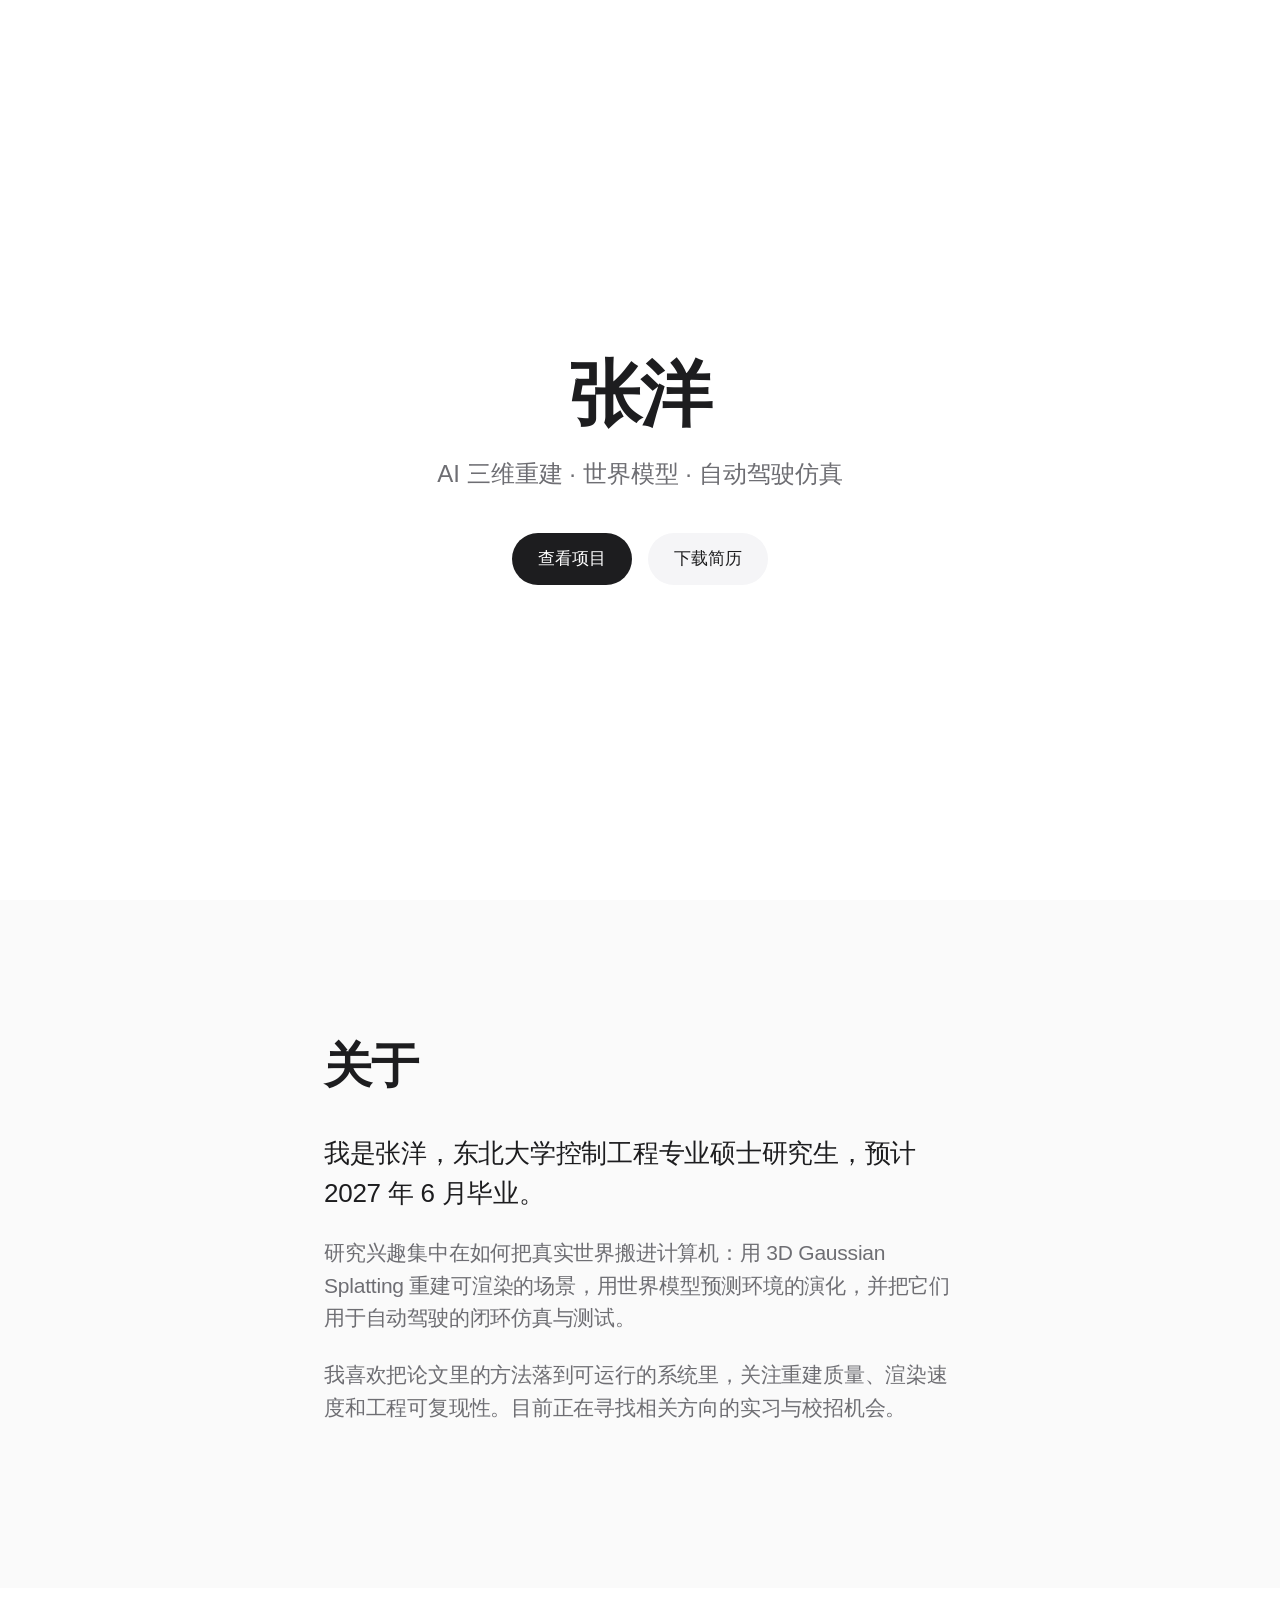
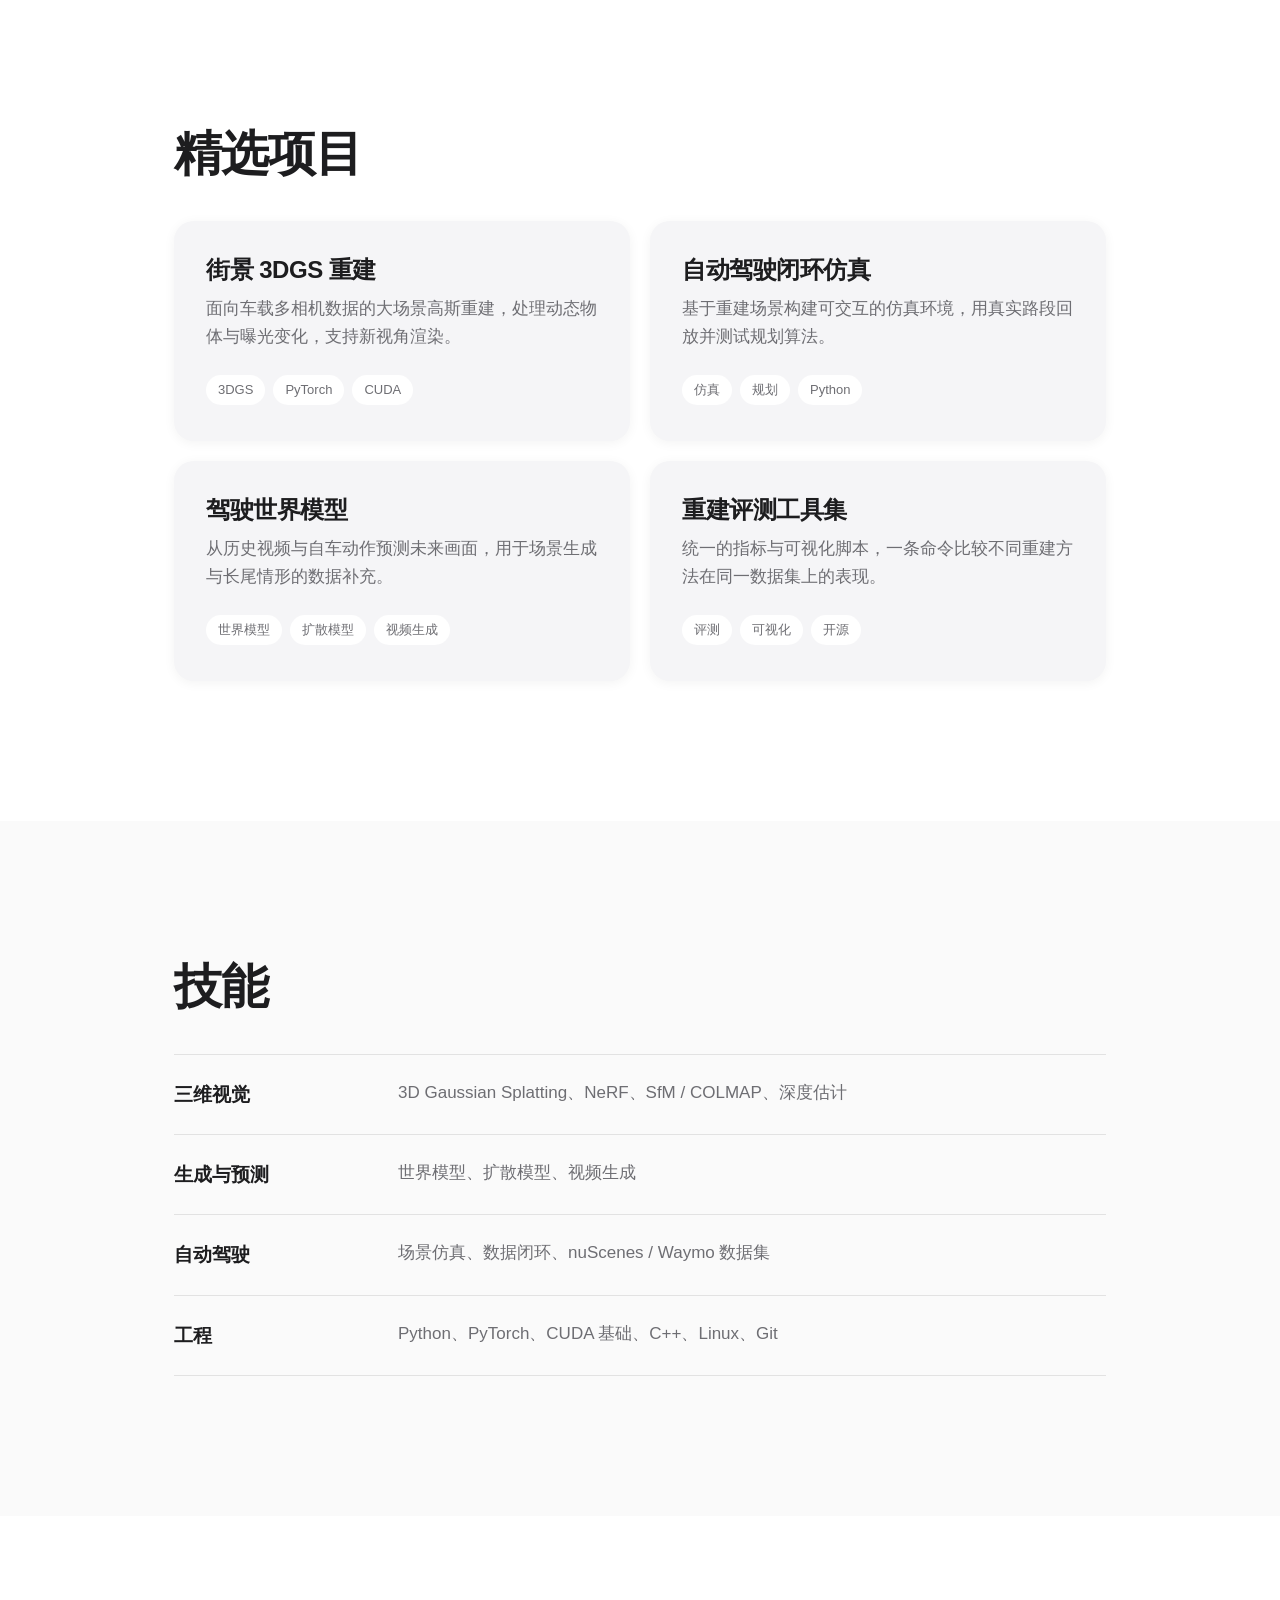
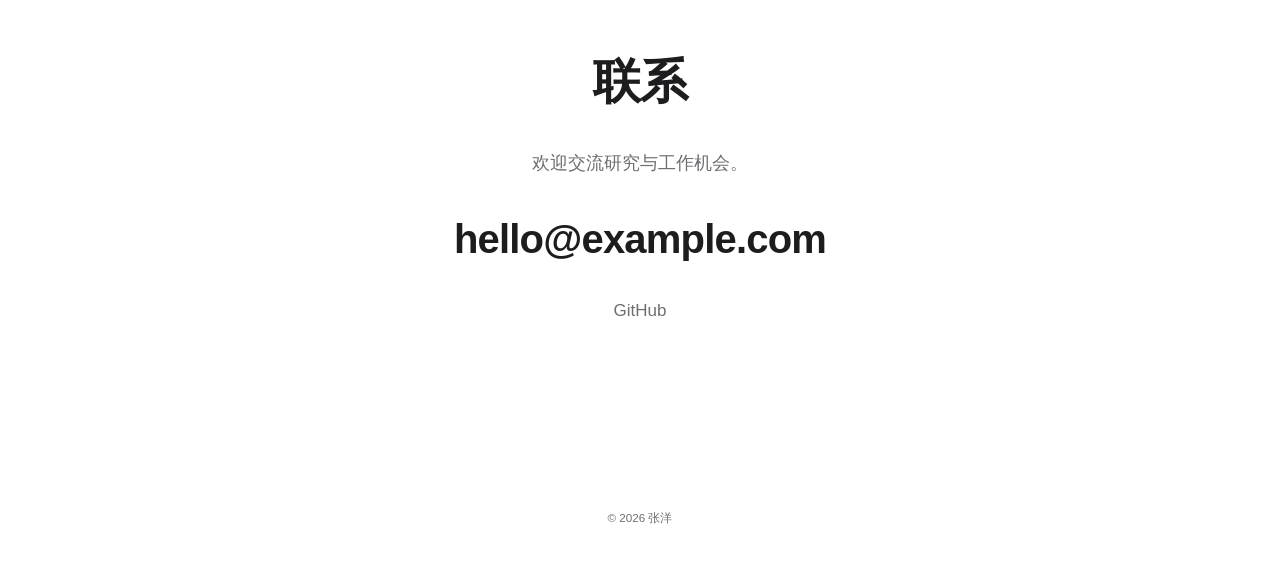
==== index.html @ 5f1451cf "feat: 初始化个人作品集静态站点 Co-Authored-By: Claude Opus 5.5 <noreply@anthropic.com>" ====
<!DOCTYPE html>
<html lang="zh-CN">
<head>
  <meta charset="utf-8">
  <meta name="viewport" content="width=device-width, initial-scale=1">
  <meta name="description" content="张洋的个人主页：AI 三维重建、世界模型、自动驾驶仿真。">
  <meta name="color-scheme" content="light dark">
  <title>张洋 · 个人主页</title>
  <link rel="stylesheet" href="assets/css/style.css">
</head>
<body data-page="home">
  <nav class="nav" aria-label="主导航">
    <div class="wrap"><a class="brand" href="#top"></a><ul></ul></div>
  </nav>

  <main id="top">
    <header class="hero">
      <div class="wrap">
        <h1 id="hero-name"></h1>
        <p class="sub" id="hero-sub"></p>
        <div class="actions">
          <a class="btn primary" href="#projects">查看项目</a>
          <a class="btn ghost" id="resume-link" href="#">下载简历</a>
        </div>
      </div>
    </header>

    <section id="about" class="alt">
      <div class="wrap narrow">
        <h2 class="reveal">关于</h2>
        <div class="about reveal" id="about-body"></div>
      </div>
    </section>

    <section id="projects">
      <div class="wrap">
        <h2 class="reveal">精选项目</h2>
        <div class="grid two" id="project-grid"></div>
      </div>
    </section>

    <section id="skills" class="alt">
      <div class="wrap">
        <h2 class="reveal">技能</h2>
        <dl class="skills" id="skill-list"></dl>
      </div>
    </section>

    <section id="contact">
      <div class="wrap contact reveal">
        <h2>联系</h2>
        <p id="contact-intro"></p>
        <a class="mail" id="mail" href="#"></a>
        <div class="links"><a id="github" href="#" rel="noopener">GitHub</a></div>
      </div>
    </section>
  </main>

  <footer><small>© <span id="year"></span></small></footer>
  <script src="assets/js/content.js"></script>
  <script src="assets/js/main.js"></script>
</body>
</html>
---- assets/css/style.css ----
:root {
  --bg: #ffffff;
  --bg-alt: #fafafa;
  --text: #1d1d1f;
  --muted: #6e6e73;
  --card: #f5f5f7;
  --nav-bg: rgba(255, 255, 255, 0.72);
  --shadow: 0 2px 12px rgba(0, 0, 0, 0.05);
  --radius: 20px;
  --font: -apple-system, BlinkMacSystemFont, 'SF Pro Text', 'Segoe UI', 'PingFang SC', 'Hiragino Sans GB', 'Microsoft YaHei', sans-serif;
}
@media (prefers-color-scheme: dark) {
  :root {
    --bg: #000000;
    --bg-alt: #0b0b0c;
    --text: #f5f5f7;
    --muted: #a1a1a6;
    --card: #1c1c1e;
    --nav-bg: rgba(0, 0, 0, 0.72);
    --shadow: none;
  }
}
* { box-sizing: border-box; margin: 0; padding: 0; }
html { scroll-behavior: smooth; -webkit-text-size-adjust: 100%; }
body {
  font-family: var(--font);
  background: var(--bg);
  color: var(--text);
  font-size: 18px;
  line-height: 1.65;
  -webkit-font-smoothing: antialiased;
}
a { color: inherit; text-decoration: none; }
:focus-visible { outline: 2px solid var(--text); outline-offset: 3px; border-radius: 6px; }

.wrap { max-width: 980px; margin: 0 auto; padding: 0 24px; }
.narrow { max-width: 680px; }
section { padding: 96px 0; }
.alt { background: var(--bg-alt); }

h1, h2, h3 { font-weight: 600; letter-spacing: -0.02em; line-height: 1.1; }
h2 { font-size: clamp(32px, 5vw, 48px); margin-bottom: 40px; }
.eyebrow { color: var(--muted); font-size: 15px; margin-bottom: 12px; }

/* 导航 */
.nav {
  position: fixed; top: 0; left: 0; right: 0; z-index: 10;
  background: var(--nav-bg);
  -webkit-backdrop-filter: saturate(180%) blur(20px);
  backdrop-filter: saturate(180%) blur(20px);
  transform: translateY(-100%);
  transition: transform .35s ease;
}
.nav.show, .nav.always { transform: none; }
.nav .wrap { display: flex; justify-content: space-between; align-items: center; height: 52px; }
.nav .brand { font-weight: 600; font-size: 17px; }
.nav ul { display: flex; gap: 24px; list-style: none; }
.nav ul a { font-size: 14px; color: var(--muted); transition: color .2s; }
.nav ul a:hover, .nav ul a[aria-current] { color: var(--text); }
body.has-nav-pad { padding-top: 52px; }

/* 首屏 */
.hero { min-height: 100vh; display: flex; align-items: center; text-align: center; padding: 120px 0 80px; }
.hero h1 { font-size: clamp(56px, 12vw, 72px); font-weight: 700; margin-bottom: 20px; }
.hero .sub { font-size: clamp(19px, 3vw, 24px); color: var(--muted); margin-bottom: 40px; }
.actions { display: flex; gap: 16px; justify-content: center; flex-wrap: wrap; }
.btn {
  display: inline-block; padding: 12px 26px; border-radius: 980px;
  font-size: 17px; transition: opacity .2s, background .2s;
}
.btn.primary { background: var(--text); color: var(--bg); }
.btn.primary:hover { opacity: .85; }
.btn.ghost { color: var(--text); background: var(--card); }
.btn.ghost:hover { opacity: .8; }

/* 关于 */
.about p { font-size: clamp(20px, 2.6vw, 26px); line-height: 1.55; margin-bottom: 24px; font-weight: 500; letter-spacing: -0.01em; }
.about p:not(:first-child) { color: var(--muted); font-weight: 400; font-size: clamp(18px, 2.2vw, 21px); }

/* 卡片 */
.grid { display: grid; gap: 20px; grid-template-columns: 1fr; }
.card {
  background: var(--card); border-radius: var(--radius);
  padding: 36px 32px; box-shadow: var(--shadow);
  display: flex; flex-direction: column; gap: 12px;
  transition: transform .3s ease;
}
a.card:hover { transform: translateY(-4px); }
.card h3 { font-size: 24px; }
.card p { color: var(--muted); font-size: 17px; }
.tags { display: flex; flex-wrap: wrap; gap: 8px; margin-top: auto; padding-top: 12px; list-style: none; }
.tags li { font-size: 13px; color: var(--muted); background: var(--bg); padding: 4px 12px; border-radius: 980px; }
.date { font-size: 14px; color: var(--muted); }

/* 技能 */
.skills { display: grid; gap: 0; }
.skill { display: grid; gap: 4px; padding: 24px 0; border-top: 1px solid rgba(128,128,128,.2); }
.skill:last-child { border-bottom: 1px solid rgba(128,128,128,.2); }
.skill dt { font-weight: 600; font-size: 19px; }
.skill dd { color: var(--muted); font-size: 17px; }

/* 联系 */
.contact { text-align: center; }
.contact p { color: var(--muted); margin-bottom: 28px; }
.contact .mail { font-size: clamp(24px, 5vw, 40px); font-weight: 600; letter-spacing: -0.02em; display: inline-block; margin-bottom: 24px; }
.contact .links a { color: var(--muted); font-size: 17px; }
.contact .links a:hover { color: var(--text); }

/* 空状态 */
.empty { text-align: center; padding: 80px 24px; background: var(--card); border-radius: var(--radius); }
.empty h3 { font-size: 24px; margin-bottom: 8px; }
.empty p { color: var(--muted); }

/* 页头与文章 */
.page-head { padding: 96px 0 24px; }
.page-head h1 { font-size: clamp(40px, 8vw, 64px); font-weight: 700; }
.page-head p { color: var(--muted); margin-top: 16px; }
.article h1 { font-size: clamp(32px, 6vw, 52px); margin: 8px 0 48px; }
.article h2 { font-size: 28px; margin: 48px 0 12px; }
.article p { margin-bottom: 20px; line-height: 1.75; }
.back { color: var(--muted); font-size: 15px; display: inline-block; margin-bottom: 24px; }
.back:hover { color: var(--text); }

footer { padding: 40px 0; text-align: center; color: var(--muted); font-size: 14px; }

/* 入场 */
.reveal { opacity: 0; transform: translateY(20px); transition: opacity .8s ease, transform .8s ease; }
.reveal.in { opacity: 1; transform: none; }
@media (prefers-reduced-motion: reduce) {
  .reveal { opacity: 1; transform: none; transition: none; }
  html { scroll-behavior: auto; }
}

@media (min-width: 768px) {
  .grid.two { grid-template-columns: 1fr 1fr; }
  .skill { grid-template-columns: 200px 1fr; gap: 24px; }
}
@media (min-width: 1024px) {
  section { padding: 140px 0; }
}
@media (max-width: 767px) {
  body { font-size: 17px; }
  section { padding: 72px 0; }
  .nav ul { gap: 16px; }
  .card { padding: 28px 24px; }
}
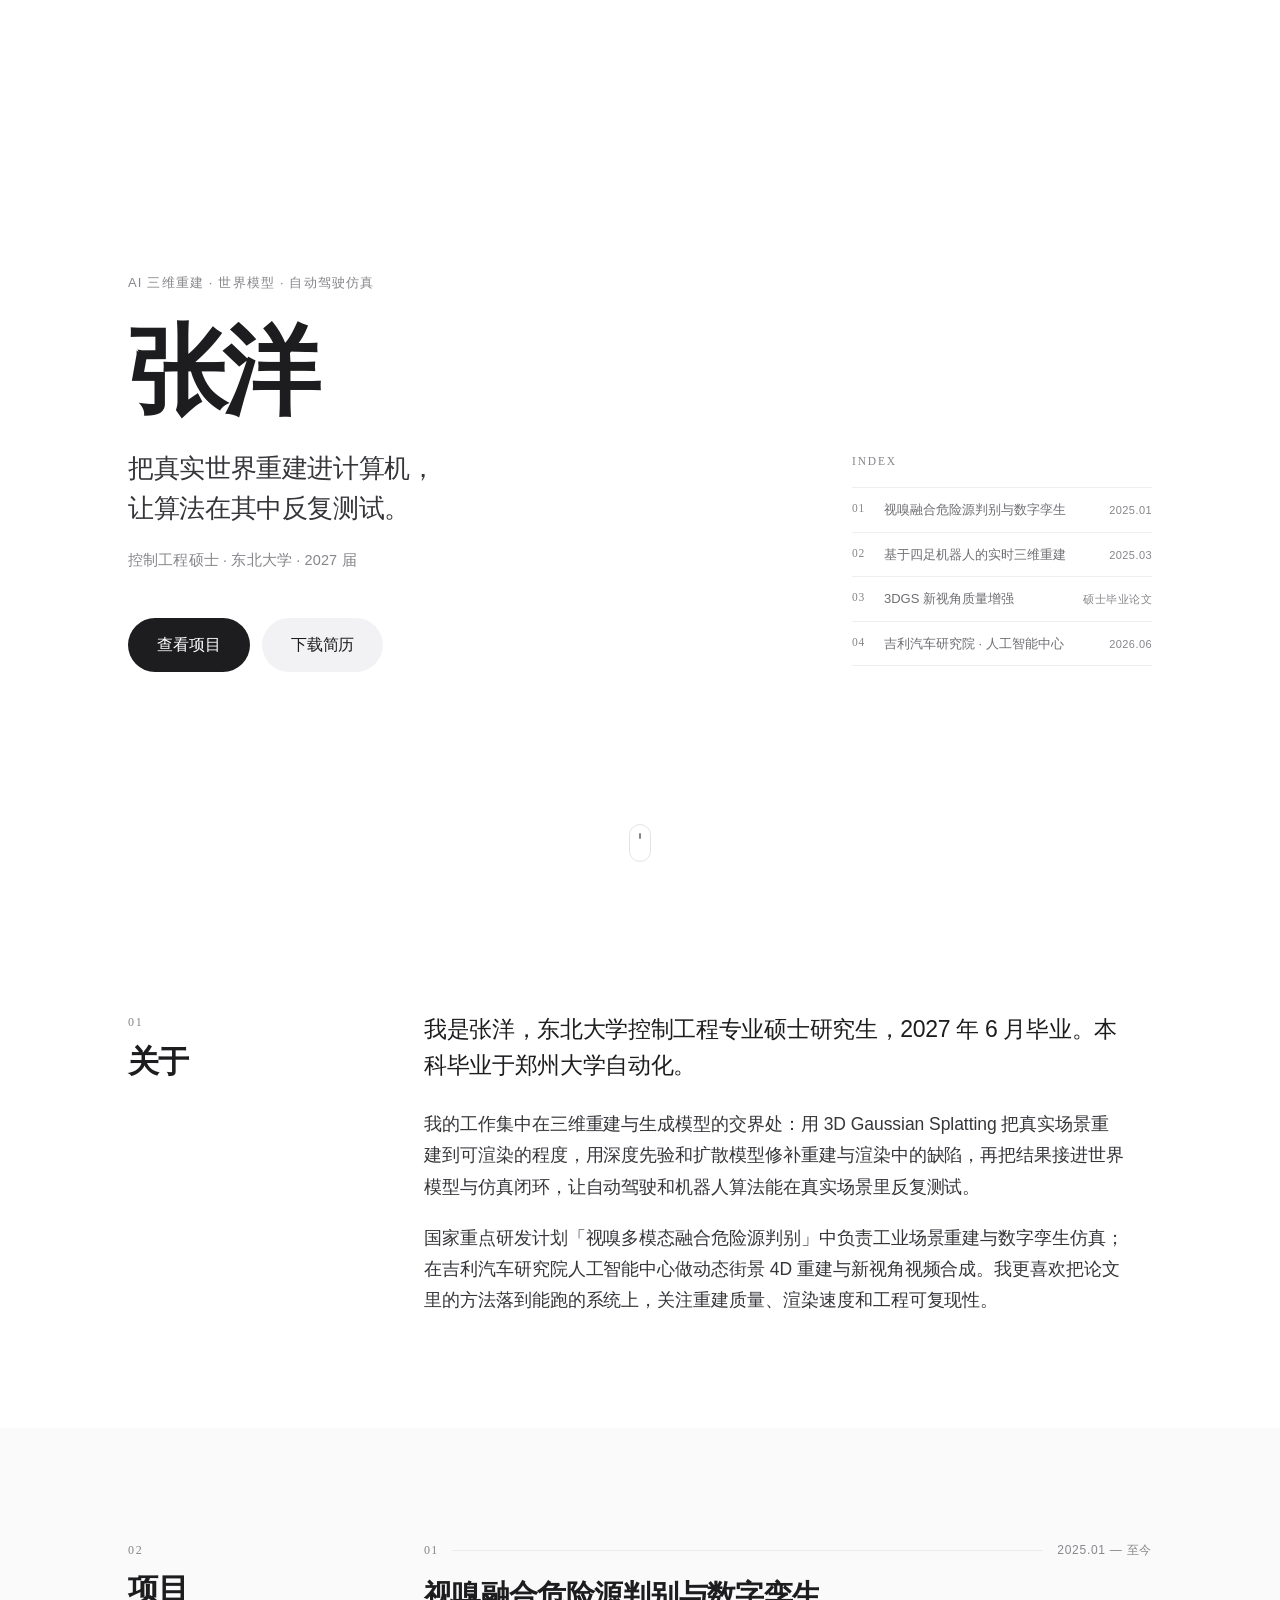
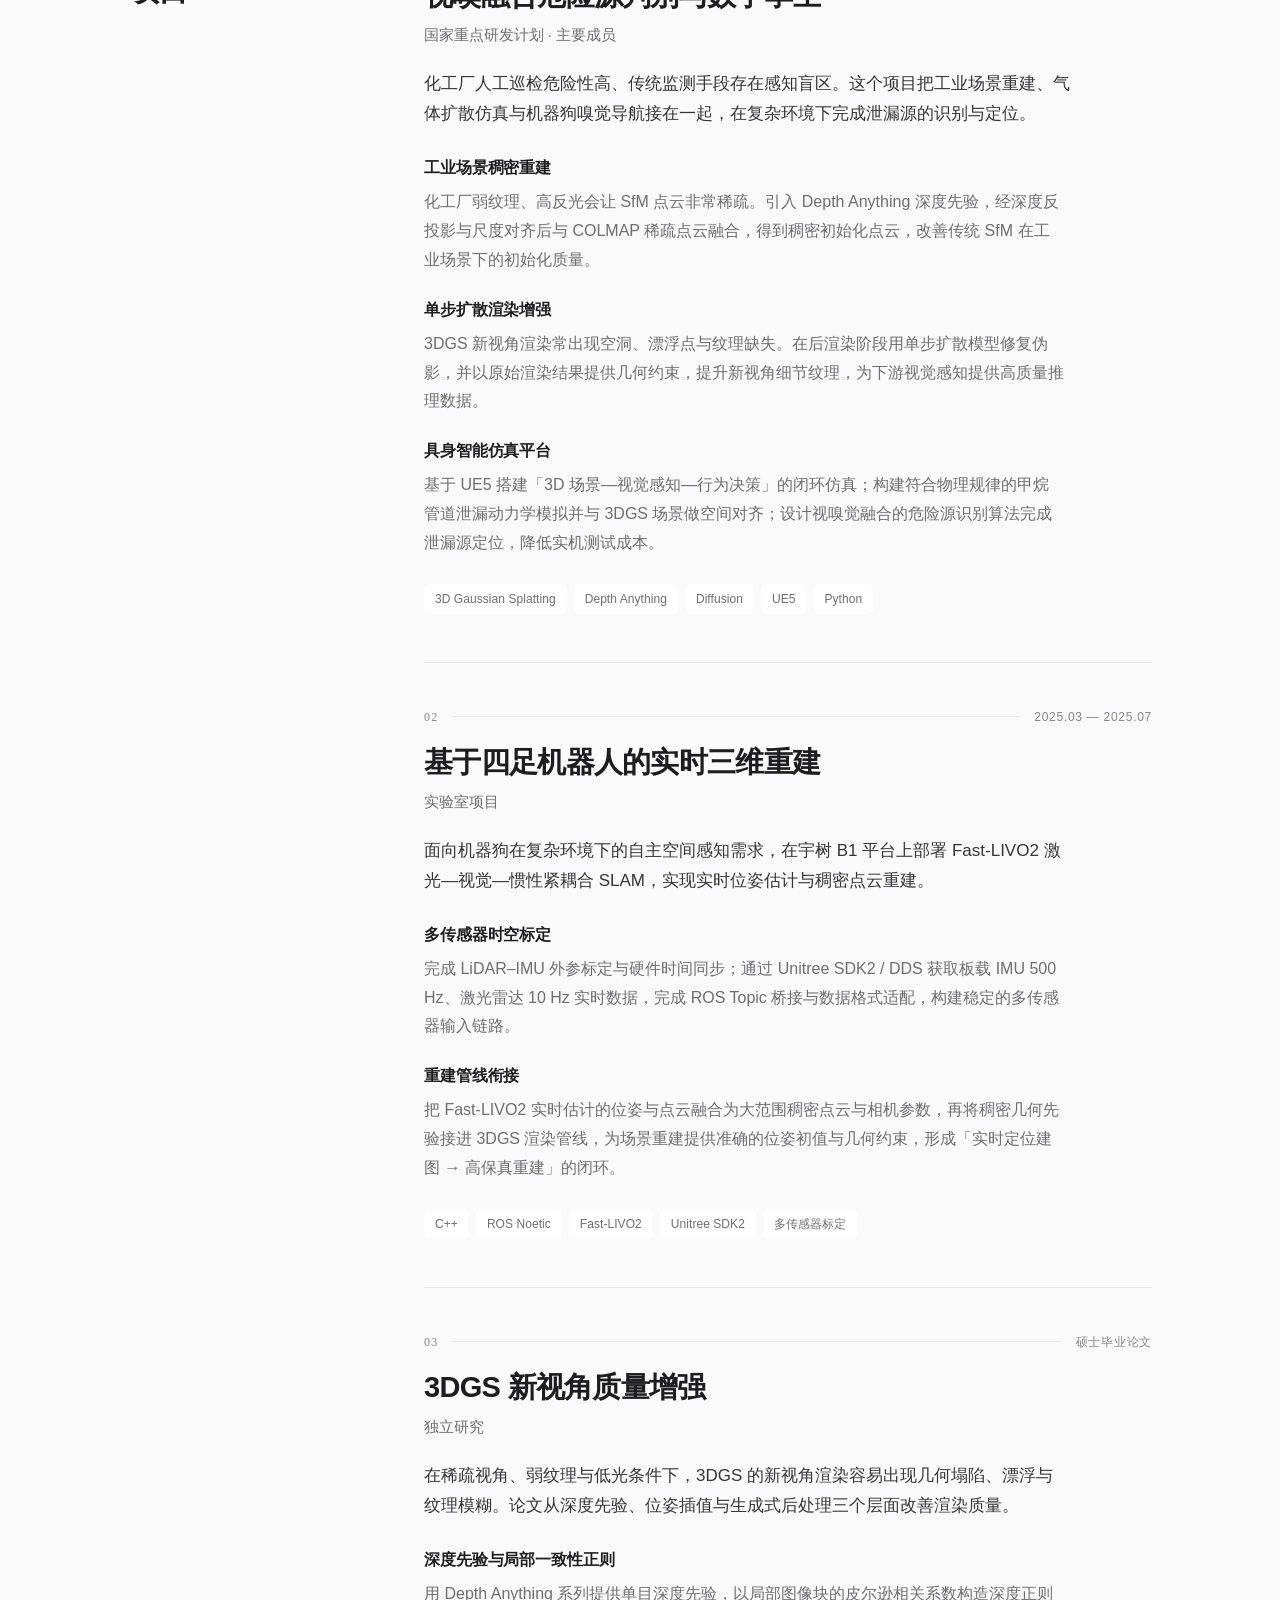
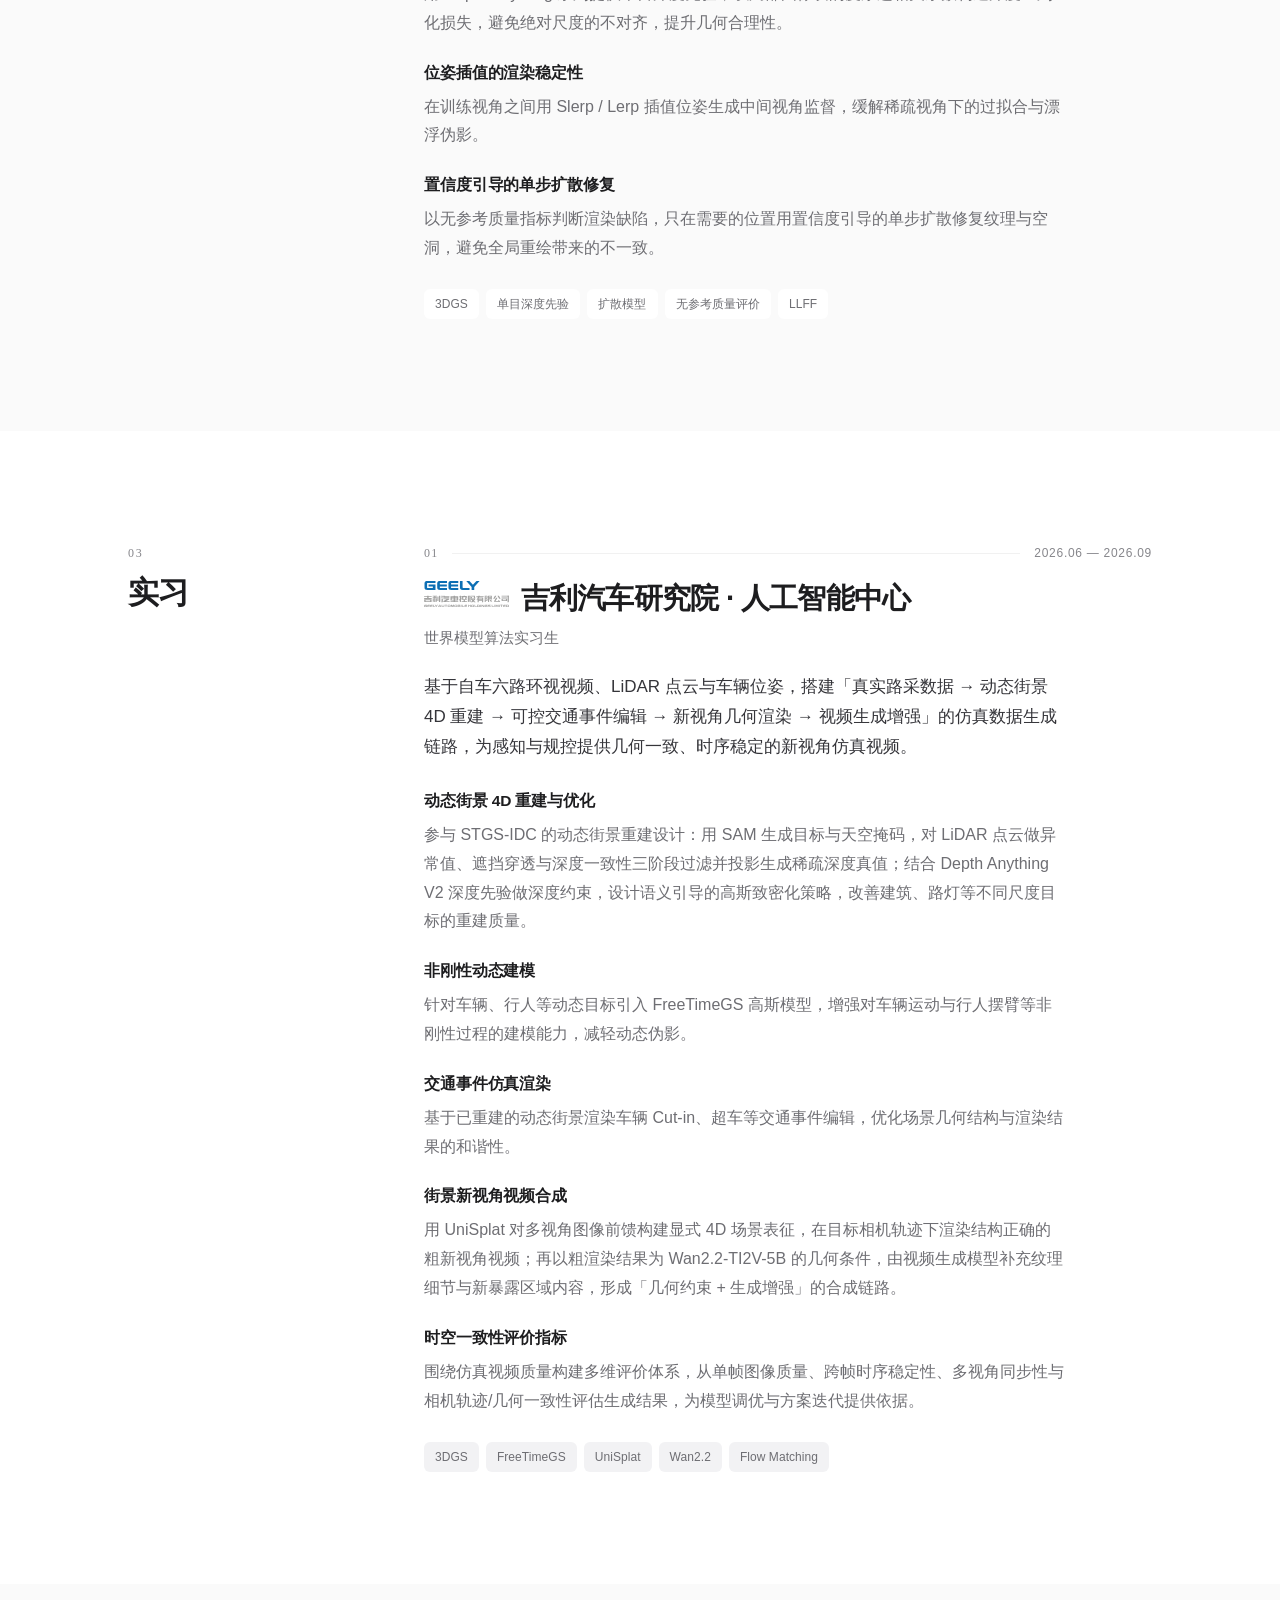
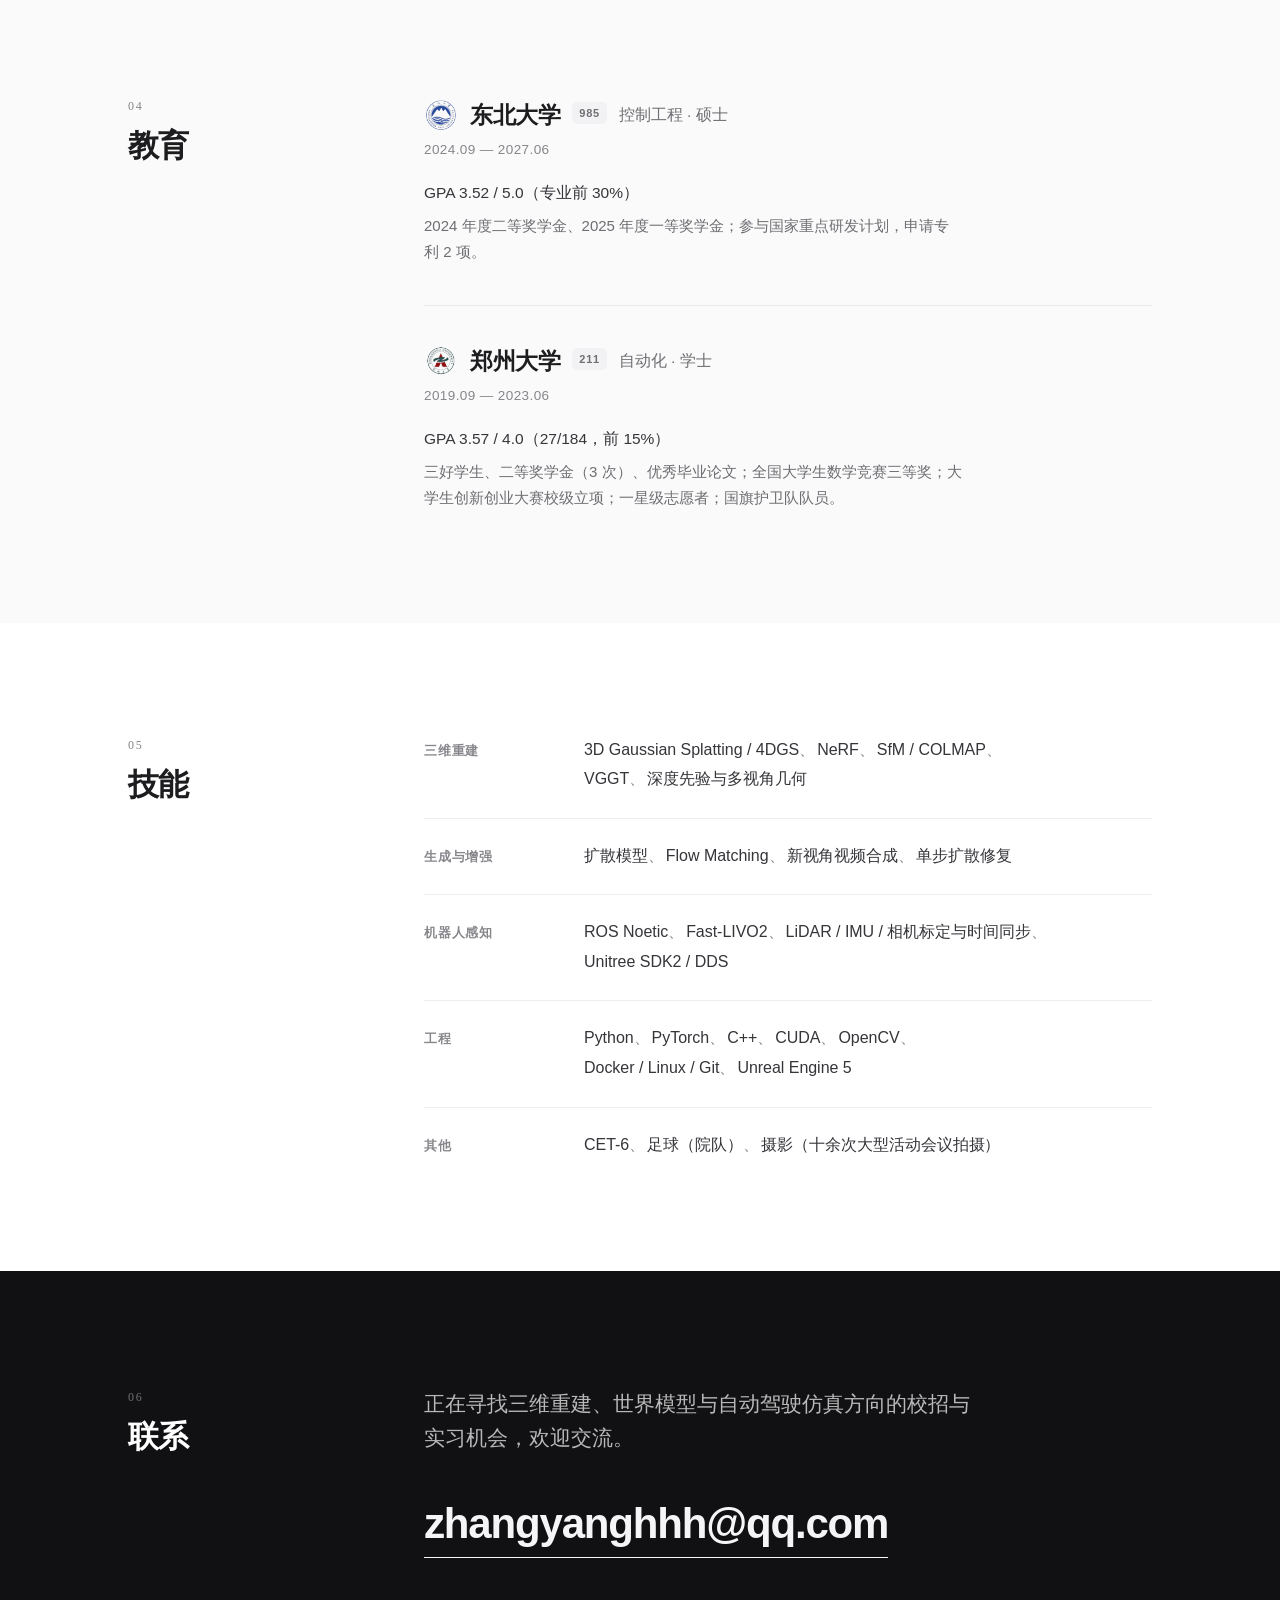
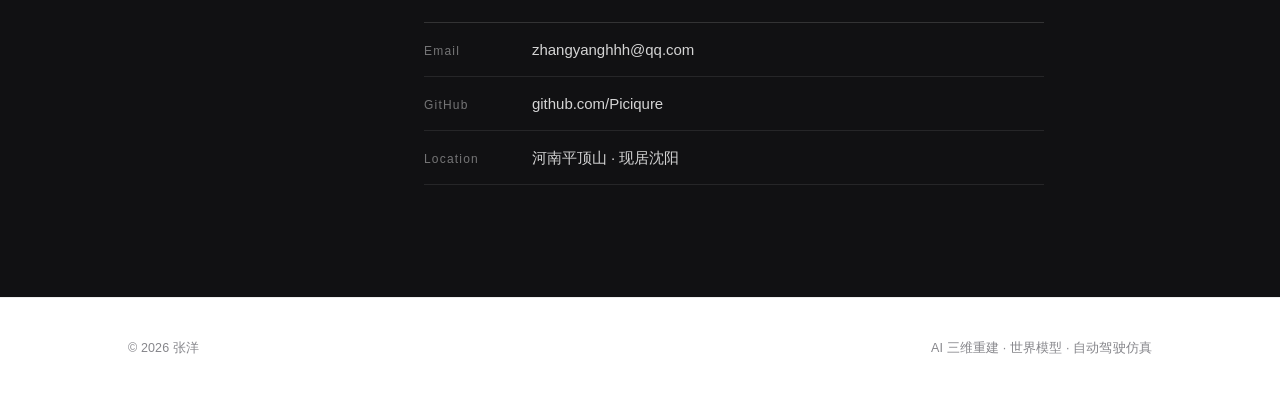
==== commit b1342df6: "feat: 换入真实简历内容，重做为编辑式双栏版式并加入校徽与企业标识 - 文案全部替换为真实简历内容（3 个项目、吉利实习、两段教育、技能、联系方式） - 版式改为编辑式双栏：左栏衬线序号 + 标题" ====
--- a/index.html
+++ b/index.html
@@ -1,63 +1,139 @@
 <!DOCTYPE html>
 <html lang="zh-CN">
 <head>
-  <meta charset="utf-8">
-  <meta name="viewport" content="width=device-width, initial-scale=1">
-  <meta name="description" content="张洋的个人主页：AI 三维重建、世界模型、自动驾驶仿真。">
-  <meta name="color-scheme" content="light dark">
-  <title>张洋 · 个人主页</title>
-  <link rel="stylesheet" href="assets/css/style.css">
+<meta charset="utf-8">
+<meta name="viewport" content="width=device-width, initial-scale=1">
+<meta name="description" content="张洋 — AI 三维重建、世界模型与自动驾驶仿真的个人作品集。东北大学控制工程硕士，2027 届。">
+<meta name="color-scheme" content="light dark">
+<meta name="theme-color" content="#ffffff" media="(prefers-color-scheme: light)">
+<meta name="theme-color" content="#000000" media="(prefers-color-scheme: dark)">
+<title>张洋 — AI 三维重建 · 世界模型 · 自动驾驶仿真</title>
+<link rel="icon" href="data:image/svg+xml,%3Csvg xmlns='http://www.w3.org/2000/svg' viewBox='0 0 64 64'%3E%3Crect width='64' height='64' rx='14' fill='%231d1d1f'/%3E%3Ctext x='32' y='46' font-family='PingFang SC,Microsoft YaHei,sans-serif' font-size='40' font-weight='600' fill='%23ffffff' text-anchor='middle'%3E张%3C/text%3E%3C/svg%3E">
+<link rel="stylesheet" href="assets/css/style.css">
 </head>
 <body data-page="home">
-  <nav class="nav" aria-label="主导航">
-    <div class="wrap"><a class="brand" href="#top"></a><ul></ul></div>
-  </nav>
+<a class="skip" href="#main">跳到正文</a>
 
-  <main id="top">
-    <header class="hero">
-      <div class="wrap">
-        <h1 id="hero-name"></h1>
-        <p class="sub" id="hero-sub"></p>
+<nav class="nav" aria-label="主导航">
+  <div class="wrap nav-inner">
+    <a class="brand" href="index.html" aria-label="张洋 首页"><span id="nav-name">张洋</span></a>
+    <ul class="nav-links" id="nav-links"></ul>
+  </div>
+</nav>
+
+<main id="main">
+  <!-- 首屏 -->
+  <header class="hero">
+    <div class="wrap hero-grid">
+      <div class="hero-main">
+        <p class="hero-eyebrow" id="hero-eyebrow"></p>
+        <h1 class="hero-name" id="hero-name"></h1>
+        <p class="hero-sub" id="hero-sub"></p>
+        <p class="hero-meta" id="hero-meta"></p>
         <div class="actions">
-          <a class="btn primary" href="#projects">查看项目</a>
-          <a class="btn ghost" id="resume-link" href="#">下载简历</a>
+          <a class="btn primary" href="#work">查看项目</a>
+          <a class="btn ghost" id="resume-link" href="assets/resume.pdf">下载简历</a>
         </div>
       </div>
-    </header>
+      <aside class="hero-index" aria-label="页面索引">
+        <p class="hero-index-label">Index</p>
+        <ul id="hero-index"></ul>
+      </aside>
+    </div>
+    <a class="scroll-hint" href="#about" aria-label="向下滚动">
+      <span></span>
+    </a>
+  </header>
 
-    <section id="about" class="alt">
-      <div class="wrap narrow">
-        <h2 class="reveal">关于</h2>
-        <div class="about reveal" id="about-body"></div>
+  <!-- 关于 -->
+  <section id="about" class="sec">
+    <div class="wrap sec-grid">
+      <div class="sec-rail">
+        <span class="sec-no">01</span>
+        <h2 class="sec-title" data-reveal>关于</h2>
       </div>
-    </section>
+      <div class="sec-body">
+        <div class="prose" id="about-body" data-reveal></div>
+      </div>
+    </div>
+  </section>
 
-    <section id="projects">
-      <div class="wrap">
-        <h2 class="reveal">精选项目</h2>
-        <div class="grid two" id="project-grid"></div>
+  <!-- 项目 -->
+  <section id="work" class="sec sec-alt">
+    <div class="wrap sec-grid">
+      <div class="sec-rail">
+        <span class="sec-no">02</span>
+        <h2 class="sec-title" data-reveal>项目</h2>
       </div>
-    </section>
+      <div class="sec-body">
+        <div class="work-list" id="work-list"></div>
+      </div>
+    </div>
+  </section>
 
-    <section id="skills" class="alt">
-      <div class="wrap">
-        <h2 class="reveal">技能</h2>
-        <dl class="skills" id="skill-list"></dl>
+  <!-- 实习 -->
+  <section id="experience" class="sec">
+    <div class="wrap sec-grid">
+      <div class="sec-rail">
+        <span class="sec-no">03</span>
+        <h2 class="sec-title" data-reveal>实习</h2>
       </div>
-    </section>
+      <div class="sec-body">
+        <div class="work-list" id="exp-list"></div>
+      </div>
+    </div>
+  </section>
 
-    <section id="contact">
-      <div class="wrap contact reveal">
-        <h2>联系</h2>
-        <p id="contact-intro"></p>
-        <a class="mail" id="mail" href="#"></a>
-        <div class="links"><a id="github" href="#" rel="noopener">GitHub</a></div>
+  <!-- 教育 -->
+  <section id="education" class="sec sec-alt">
+    <div class="wrap sec-grid">
+      <div class="sec-rail">
+        <span class="sec-no">04</span>
+        <h2 class="sec-title" data-reveal>教育</h2>
       </div>
-    </section>
-  </main>
+      <div class="sec-body">
+        <div class="edu-list" id="edu-list"></div>
+      </div>
+    </div>
+  </section>
 
-  <footer><small>© <span id="year"></span></small></footer>
-  <script src="assets/js/content.js"></script>
-  <script src="assets/js/main.js"></script>
+  <!-- 技能 -->
+  <section id="skills" class="sec">
+    <div class="wrap sec-grid">
+      <div class="sec-rail">
+        <span class="sec-no">05</span>
+        <h2 class="sec-title" data-reveal>技能</h2>
+      </div>
+      <div class="sec-body">
+        <div class="skill-list" id="skill-list"></div>
+      </div>
+    </div>
+  </section>
+
+  <!-- 联系 -->
+  <section id="contact" class="sec sec-contact">
+    <div class="wrap sec-grid">
+      <div class="sec-rail">
+        <span class="sec-no">06</span>
+        <h2 class="sec-title" data-reveal>联系</h2>
+      </div>
+      <div class="sec-body">
+        <p class="contact-intro" id="contact-intro" data-reveal></p>
+        <a class="contact-mail" id="mail" href="#"></a>
+        <dl class="contact-meta" id="contact-meta"></dl>
+      </div>
+    </div>
+  </section>
+</main>
+
+<footer class="foot">
+  <div class="wrap foot-inner">
+    <span id="foot-left"></span>
+    <span id="foot-right"></span>
+  </div>
+</footer>
+
+<script src="assets/js/content.js"></script>
+<script src="assets/js/main.js"></script>
 </body>
 </html>
--- a/assets/css/style.css
+++ b/assets/css/style.css
@@ -1,146 +1,787 @@
+/* ============================================================
+   张洋 · 个人作品集
+   版式系统：左侧栏（编号 + 标题）+ 右侧正文列，靠字重 / 留白 / 细线分层。
+   深色模式跟随系统。
+   ============================================================ */
+
 :root {
-  --bg: #ffffff;
-  --bg-alt: #fafafa;
-  --text: #1d1d1f;
-  --muted: #6e6e73;
-  --card: #f5f5f7;
-  --nav-bg: rgba(255, 255, 255, 0.72);
-  --shadow: 0 2px 12px rgba(0, 0, 0, 0.05);
-  --radius: 20px;
-  --font: -apple-system, BlinkMacSystemFont, 'SF Pro Text', 'Segoe UI', 'PingFang SC', 'Hiragino Sans GB', 'Microsoft YaHei', sans-serif;
-}
+  --paper: #ffffff;
+  --paper-alt: #fafafa;
+  --paper-sunk: #f5f5f7;
+  --surface-2: #f2f2f4;
+
+  --ink: #1d1d1f;
+  --ink-soft: #35353a;
+  --ink-mute: #6e6e73;
+  --ink-faint: #86868b;
+
+  --rule: rgba(0, 0, 0, 0.11);
+  --rule-soft: rgba(0, 0, 0, 0.065);
+  --nav-bg: rgba(255, 255, 255, 0.74);
+  --nav-rule: rgba(0, 0, 0, 0.08);
+
+  --shadow-sm: 0 1px 2px rgba(0, 0, 0, 0.035), 0 8px 24px rgba(0, 0, 0, 0.045);
+
+  --r-sm: 12px;
+  --r-md: 18px;
+  --r-lg: 22px;
+
+  --font-sans: -apple-system, BlinkMacSystemFont, 'SF Pro Text', 'Segoe UI',
+    'PingFang SC', 'Hiragino Sans GB', 'Microsoft YaHei', sans-serif;
+  --font-serif: 'Iowan Old Style', 'Palatino Linotype', Palatino, 'Songti SC',
+    'Source Han Serif SC', 'Noto Serif CJK SC', Georgia, serif;
+
+  --ease: cubic-bezier(0.22, 0.61, 0.36, 1);
+  --maxw: 1080px;
+  --rail: 232px;
+  --rail-gap: 64px;
+}
+
 @media (prefers-color-scheme: dark) {
   :root {
-    --bg: #000000;
-    --bg-alt: #0b0b0c;
-    --text: #f5f5f7;
-    --muted: #a1a1a6;
-    --card: #1c1c1e;
-    --nav-bg: rgba(0, 0, 0, 0.72);
-    --shadow: none;
-  }
-}
-* { box-sizing: border-box; margin: 0; padding: 0; }
-html { scroll-behavior: smooth; -webkit-text-size-adjust: 100%; }
+    --paper: #000000;
+    --paper-alt: #0b0b0c;
+    --paper-sunk: #1c1c1e;
+    --surface-2: #242427;
+
+    --ink: #f5f5f7;
+    --ink-soft: #d8d8dd;
+    --ink-mute: #a8a8ae;
+    --ink-faint: #8e8e93;
+
+    --rule: rgba(255, 255, 255, 0.14);
+    --rule-soft: rgba(255, 255, 255, 0.085);
+    --nav-bg: rgba(0, 0, 0, 0.68);
+    --nav-rule: rgba(255, 255, 255, 0.11);
+
+    --shadow-sm: none;
+  }
+}
+
+/* ---------- 基础 ---------- */
+*, *::before, *::after { box-sizing: border-box; }
+* { margin: 0; padding: 0; }
+
+html {
+  scroll-behavior: smooth;
+  -webkit-text-size-adjust: 100%;
+  scroll-padding-top: 84px;
+}
+
 body {
-  font-family: var(--font);
-  background: var(--bg);
-  color: var(--text);
+  font-family: var(--font-sans);
   font-size: 18px;
-  line-height: 1.65;
+  line-height: 1.68;
+  color: var(--ink);
+  background: var(--paper);
   -webkit-font-smoothing: antialiased;
-}
+  -moz-osx-font-smoothing: grayscale;
+  text-rendering: optimizeLegibility;
+  overflow-x: hidden;
+}
+
 a { color: inherit; text-decoration: none; }
-:focus-visible { outline: 2px solid var(--text); outline-offset: 3px; border-radius: 6px; }
-
-.wrap { max-width: 980px; margin: 0 auto; padding: 0 24px; }
-.narrow { max-width: 680px; }
-section { padding: 96px 0; }
-.alt { background: var(--bg-alt); }
-
-h1, h2, h3 { font-weight: 600; letter-spacing: -0.02em; line-height: 1.1; }
-h2 { font-size: clamp(32px, 5vw, 48px); margin-bottom: 40px; }
-.eyebrow { color: var(--muted); font-size: 15px; margin-bottom: 12px; }
-
-/* 导航 */
+img { max-width: 100%; display: block; }
+ul, ol { list-style: none; }
+strong { font-weight: 600; }
+time, .num { font-variant-numeric: tabular-nums; }
+
+:focus-visible {
+  outline: 2px solid var(--ink);
+  outline-offset: 3px;
+  border-radius: 3px;
+}
+
+::selection { background: var(--ink); color: var(--paper); }
+
+.skip {
+  position: absolute; left: -9999px; top: 0;
+  background: var(--ink); color: var(--paper);
+  padding: 10px 18px; border-radius: 0 0 var(--r-sm) 0; z-index: 100;
+}
+.skip:focus { left: 0; }
+
+.wrap { width: 100%; max-width: var(--maxw); margin: 0 auto; padding: 0 28px; }
+.measure { max-width: 42em; }
+
+/* ---------- 导航 ---------- */
 .nav {
-  position: fixed; top: 0; left: 0; right: 0; z-index: 10;
+  position: fixed; inset: 0 0 auto 0; z-index: 50;
   background: var(--nav-bg);
   -webkit-backdrop-filter: saturate(180%) blur(20px);
   backdrop-filter: saturate(180%) blur(20px);
-  transform: translateY(-100%);
-  transition: transform .35s ease;
-}
-.nav.show, .nav.always { transform: none; }
-.nav .wrap { display: flex; justify-content: space-between; align-items: center; height: 52px; }
-.nav .brand { font-weight: 600; font-size: 17px; }
-.nav ul { display: flex; gap: 24px; list-style: none; }
-.nav ul a { font-size: 14px; color: var(--muted); transition: color .2s; }
-.nav ul a:hover, .nav ul a[aria-current] { color: var(--text); }
-body.has-nav-pad { padding-top: 52px; }
-
-/* 首屏 */
-.hero { min-height: 100vh; display: flex; align-items: center; text-align: center; padding: 120px 0 80px; }
-.hero h1 { font-size: clamp(56px, 12vw, 72px); font-weight: 700; margin-bottom: 20px; }
-.hero .sub { font-size: clamp(19px, 3vw, 24px); color: var(--muted); margin-bottom: 40px; }
-.actions { display: flex; gap: 16px; justify-content: center; flex-wrap: wrap; }
+  border-bottom: 1px solid transparent;
+  transition: border-color .35s var(--ease), transform .45s var(--ease);
+  transform: translateY(-102%);
+}
+.nav.show, .nav-solid { transform: none; }
+.nav.show { border-bottom-color: var(--nav-rule); }
+.nav-inner {
+  display: flex; align-items: center; justify-content: space-between;
+  height: 62px; gap: 24px;
+}
+.brand {
+  font-size: 16.5px; font-weight: 600; letter-spacing: -0.01em;
+  white-space: nowrap;
+}
+.nav-links { display: flex; align-items: center; gap: 26px; }
+.nav-links a {
+  font-size: 13.5px; color: var(--ink-mute);
+  transition: color .2s var(--ease);
+  position: relative;
+  padding-bottom: 2px;
+}
+.nav-links a:hover, .nav-links a[aria-current] { color: var(--ink); }
+.nav-links a::after {
+  content: ''; position: absolute; left: 0; right: 0; bottom: -3px;
+  height: 1px; background: currentColor;
+  transform: scaleX(0); transform-origin: left;
+  transition: transform .3s var(--ease);
+}
+.nav-links a:hover::after, .nav-links a[aria-current]::after { transform: scaleX(1); }
+
+/* ---------- 首屏 ---------- */
+.hero {
+  position: relative;
+  min-height: 100svh;
+  display: flex; flex-direction: column; justify-content: center;
+  padding: 148px 0 104px;
+}
+.hero-grid {
+  display: grid;
+  grid-template-columns: minmax(0, 1fr);
+  row-gap: 56px;
+  align-items: end;
+}
+.hero-eyebrow {
+  font-size: 13px; letter-spacing: 0.09em;
+  color: var(--ink-faint); margin-bottom: 30px; font-weight: 500;
+  text-transform: uppercase;
+}
+.hero-name {
+  font-size: clamp(52px, 8.6vw, 98px);
+  font-weight: 700;
+  letter-spacing: -0.04em;
+  line-height: 0.96;
+  margin-bottom: 30px;
+}
+.hero-sub {
+  font-size: clamp(19px, 2.2vw, 26px);
+  line-height: 1.54;
+  letter-spacing: -0.014em;
+  color: var(--ink-soft);
+  font-weight: 400;
+  max-width: 22em;
+  margin-bottom: 20px;
+  text-wrap: balance;
+}
+.hero-meta {
+  font-size: 14.5px; color: var(--ink-faint);
+  letter-spacing: 0.01em; margin-bottom: 46px;
+}
+
+.actions { display: flex; gap: 12px; flex-wrap: wrap; }
 .btn {
-  display: inline-block; padding: 12px 26px; border-radius: 980px;
-  font-size: 17px; transition: opacity .2s, background .2s;
-}
-.btn.primary { background: var(--text); color: var(--bg); }
-.btn.primary:hover { opacity: .85; }
-.btn.ghost { color: var(--text); background: var(--card); }
-.btn.ghost:hover { opacity: .8; }
-
-/* 关于 */
-.about p { font-size: clamp(20px, 2.6vw, 26px); line-height: 1.55; margin-bottom: 24px; font-weight: 500; letter-spacing: -0.01em; }
-.about p:not(:first-child) { color: var(--muted); font-weight: 400; font-size: clamp(18px, 2.2vw, 21px); }
-
-/* 卡片 */
-.grid { display: grid; gap: 20px; grid-template-columns: 1fr; }
-.card {
-  background: var(--card); border-radius: var(--radius);
-  padding: 36px 32px; box-shadow: var(--shadow);
-  display: flex; flex-direction: column; gap: 12px;
-  transition: transform .3s ease;
-}
-a.card:hover { transform: translateY(-4px); }
-.card h3 { font-size: 24px; }
-.card p { color: var(--muted); font-size: 17px; }
-.tags { display: flex; flex-wrap: wrap; gap: 8px; margin-top: auto; padding-top: 12px; list-style: none; }
-.tags li { font-size: 13px; color: var(--muted); background: var(--bg); padding: 4px 12px; border-radius: 980px; }
-.date { font-size: 14px; color: var(--muted); }
-
-/* 技能 */
-.skills { display: grid; gap: 0; }
-.skill { display: grid; gap: 4px; padding: 24px 0; border-top: 1px solid rgba(128,128,128,.2); }
-.skill:last-child { border-bottom: 1px solid rgba(128,128,128,.2); }
-.skill dt { font-weight: 600; font-size: 19px; }
-.skill dd { color: var(--muted); font-size: 17px; }
-
-/* 联系 */
-.contact { text-align: center; }
-.contact p { color: var(--muted); margin-bottom: 28px; }
-.contact .mail { font-size: clamp(24px, 5vw, 40px); font-weight: 600; letter-spacing: -0.02em; display: inline-block; margin-bottom: 24px; }
-.contact .links a { color: var(--muted); font-size: 17px; }
-.contact .links a:hover { color: var(--text); }
-
-/* 空状态 */
-.empty { text-align: center; padding: 80px 24px; background: var(--card); border-radius: var(--radius); }
-.empty h3 { font-size: 24px; margin-bottom: 8px; }
-.empty p { color: var(--muted); }
-
-/* 页头与文章 */
-.page-head { padding: 96px 0 24px; }
-.page-head h1 { font-size: clamp(40px, 8vw, 64px); font-weight: 700; }
-.page-head p { color: var(--muted); margin-top: 16px; }
-.article h1 { font-size: clamp(32px, 6vw, 52px); margin: 8px 0 48px; }
-.article h2 { font-size: 28px; margin: 48px 0 12px; }
-.article p { margin-bottom: 20px; line-height: 1.75; }
-.back { color: var(--muted); font-size: 15px; display: inline-block; margin-bottom: 24px; }
-.back:hover { color: var(--text); }
-
-footer { padding: 40px 0; text-align: center; color: var(--muted); font-size: 14px; }
-
-/* 入场 */
-.reveal { opacity: 0; transform: translateY(20px); transition: opacity .8s ease, transform .8s ease; }
-.reveal.in { opacity: 1; transform: none; }
+  display: inline-flex; align-items: center; justify-content: center;
+  padding: 13px 28px; border-radius: 980px;
+  font-size: 15.5px; font-weight: 500; letter-spacing: -0.005em;
+  border: 1px solid transparent;
+  transition: opacity .22s var(--ease), background .22s var(--ease),
+              color .22s var(--ease), transform .18s var(--ease);
+}
+.btn:active { transform: scale(0.978); }
+.btn.primary { background: var(--ink); color: var(--paper); }
+.btn.primary:hover { opacity: .84; }
+.btn.ghost { background: var(--surface-2); color: var(--ink); }
+.btn.ghost:hover { background: var(--paper-sunk); }
+@media (prefers-color-scheme: dark) {
+  .btn.ghost:hover { background: var(--surface-2); opacity: .82; }
+}
+
+/* 首屏右侧索引（大屏） */
+.hero-index { display: none; }
+.hero-index-label {
+  font-family: var(--font-serif);
+  font-size: 11.5px; letter-spacing: 0.16em; text-transform: uppercase;
+  color: var(--ink-faint); margin-bottom: 16px;
+}
+.hero-index li {
+  display: grid;
+  grid-template-columns: 20px minmax(0, 1fr) auto;
+  gap: 12px; align-items: start;
+  padding: 12px 0;
+  border-top: 1px solid var(--rule-soft);
+  font-size: 13px; color: var(--ink-mute); line-height: 1.5;
+}
+.hero-index li:last-child { border-bottom: 1px solid var(--rule-soft); }
+.hero-index .idx {
+  font-family: var(--font-serif);
+  font-size: 11.5px; color: var(--ink-faint); letter-spacing: 0.06em;
+  flex: none; width: 18px;
+}
+.hero-index .t { text-wrap: pretty; }
+.hero-index .y {
+  font-size: 11px; letter-spacing: 0.04em;
+  color: var(--ink-faint); font-variant-numeric: tabular-nums;
+  padding-top: 2px; white-space: nowrap;
+}
+
+.scroll-hint {
+  position: absolute; left: 50%; bottom: 38px; transform: translateX(-50%);
+  width: 22px; height: 38px;
+  border: 1px solid var(--rule);
+  border-radius: 980px;
+  display: flex; justify-content: center; padding-top: 8px;
+}
+.scroll-hint span {
+  width: 2.5px; height: 6px; border-radius: 2px;
+  background: var(--ink-faint);
+  animation: scrolldot 2.2s var(--ease) infinite;
+}
+@keyframes scrolldot {
+  0%, 100% { opacity: 0; transform: translateY(0); }
+  35% { opacity: 1; }
+  70% { opacity: 0; transform: translateY(13px); }
+}
+
+/* ---------- 区块骨架 ---------- */
+.sec { padding: 112px 0; }
+.sec-alt { background: var(--paper-alt); }
+.sec-tight { padding: 8px 0 112px; }
+
+.sec-grid {
+  display: grid;
+  grid-template-columns: minmax(0, 1fr);
+  row-gap: 34px;
+  align-items: start;
+}
+.sec-rail { display: flex; flex-direction: column; gap: 12px; }
+.sec-no {
+  font-family: var(--font-serif);
+  font-size: 12px; letter-spacing: 0.14em;
+  color: var(--ink-faint); font-variant-numeric: tabular-nums;
+}
+.sec-title {
+  font-size: clamp(25px, 3vw, 31px);
+  font-weight: 600;
+  letter-spacing: -0.022em;
+  line-height: 1.15;
+  text-wrap: balance;
+}
+.sec-body { min-width: 0; }
+
+/* ---------- 关于 ---------- */
+.prose { max-width: 39em; }
+.prose p {
+  font-size: 17.5px;
+  line-height: 1.78;
+  letter-spacing: -0.003em;
+  color: var(--ink-soft);
+  margin-bottom: 20px;
+  text-wrap: pretty;
+}
+.prose p:first-child {
+  font-size: clamp(20px, 2.3vw, 23px);
+  line-height: 1.55;
+  color: var(--ink);
+  font-weight: 500;
+  letter-spacing: -0.014em;
+  margin-bottom: 26px;
+}
+.prose p:last-child { margin-bottom: 0; }
+
+/* ---------- 项目 / 实习条目 ---------- */
+.work-list { display: flex; flex-direction: column; }
+.work {
+  display: flex; flex-direction: column;
+  padding: 44px 0 48px;
+  border-top: 1px solid var(--rule-soft);
+}
+.work:first-child { border-top: none; padding-top: 0; }
+.work:last-child { padding-bottom: 0; }
+
+.rule-row {
+  display: flex; align-items: center; gap: 14px;
+  margin-bottom: 18px;
+  font-size: 12px; letter-spacing: 0.06em;
+  color: var(--ink-faint);
+  font-variant-numeric: tabular-nums;
+}
+.rule-row .no {
+  font-family: var(--font-serif); font-size: 12px;
+  letter-spacing: 0.1em; flex: none;
+}
+.rule-row .line {
+  flex: 1; height: 1px; background: var(--rule);
+  transform: scaleY(0.5); transform-origin: center;
+}
+.rule-row .stamp { flex: none; }
+
+/* 机构标识（校徽 / 企业标）——按高度自适应宽度，浅色底不加框 */
+.crest {
+  flex: none;
+  display: inline-flex;
+  align-items: center;
+  justify-content: center;
+  height: 26px;
+  max-width: 104px;
+  overflow: visible;
+}
+.crest img {
+  height: 100%;
+  width: auto;
+  max-width: 100%;
+  object-fit: contain;
+  opacity: .95;
+  transition: opacity .25s var(--ease);
+}
+.work:hover .crest img, .edu:hover .crest img { opacity: 1; }
+
+/* 深色底上：黑/深蓝标识会糊掉，给一层浅色垫片保证可读 */
+@media (prefers-color-scheme: dark) {
+  .crest {
+    background: #f2f2f4;
+    padding: 3px 6px;
+    border-radius: 5px;
+  }
+  .crest img { opacity: 1; }
+}
+
+.work-title-row {
+  display: flex;
+  align-items: flex-start;
+  gap: 12px;
+  margin-bottom: 10px;
+}
+.work-title-row .work-title { margin-bottom: 0; }
+
+.work-title {
+  font-size: clamp(22px, 2.7vw, 29px);
+  font-weight: 600; letter-spacing: -0.024em; line-height: 1.2;
+  margin-bottom: 10px;
+  text-wrap: balance;
+}
+.work-role {
+  font-size: 14.5px; color: var(--ink-mute);
+  letter-spacing: -0.002em; margin-bottom: 22px;
+}
+.work-lead {
+  font-size: 17px; line-height: 1.76;
+  color: var(--ink-soft);
+  max-width: 38em;
+  text-wrap: pretty;
+}
+.work-body { display: flex; flex-direction: column; gap: 26px; }
+
+.points { display: flex; flex-direction: column; gap: 22px; }
+.points h4 {
+  font-size: 15.5px; font-weight: 600;
+  letter-spacing: -0.008em; margin-bottom: 7px;
+  color: var(--ink);
+}
+.points p {
+  font-size: 16px; line-height: 1.8;
+  color: var(--ink-mute);
+  max-width: 40em;
+  text-wrap: pretty;
+}
+
+/* 技术标签 */
+.tags { display: flex; flex-wrap: wrap; gap: 7px; }
+.tags li {
+  font-size: 12px; letter-spacing: 0.005em;
+  color: var(--ink-mute);
+  background: var(--surface-2);
+  padding: 5px 11px; border-radius: 6px;
+  white-space: nowrap;
+  transition: color .2s var(--ease), background .2s var(--ease);
+}
+.sec-alt .tags li { background: var(--paper); }
+@media (prefers-color-scheme: dark) {
+  .tags li { background: var(--surface-2); color: var(--ink-soft); }
+  .sec-alt .tags li { background: var(--paper-sunk); }
+}
+
+/* ---------- 教育 ---------- */
+.edu-list { display: flex; flex-direction: column; }
+.edu {
+  display: flex; flex-direction: column;
+  padding: 36px 0 40px;
+  border-top: 1px solid var(--rule-soft);
+}
+.edu:first-child { border-top: none; padding-top: 0; }
+.edu:last-child { padding-bottom: 0; }
+.edu-top {
+  display: flex; align-items: center; flex-wrap: wrap; gap: 10px 12px;
+  margin-bottom: 4px;
+}
+.edu .crest { width: 34px; height: 34px; border-radius: 8px; }
+.edu-school {
+  font-size: clamp(20px, 2.3vw, 23px);
+  font-weight: 600; letter-spacing: -0.018em;
+}
+.badge {
+  font-size: 11px; font-weight: 600; letter-spacing: 0.06em;
+  color: var(--ink-mute);
+  background: var(--surface-2);
+  padding: 2px 7px; border-radius: 5px;
+  transform: translateY(-2px);
+}
+.edu-degree { font-size: 15.5px; color: var(--ink-mute); }
+.edu-period {
+  font-size: 13.5px; color: var(--ink-faint);
+  letter-spacing: 0.03em; margin-top: 1px;
+  font-variant-numeric: tabular-nums;
+}
+.edu-detail {
+  font-size: 15.5px; color: var(--ink-soft);
+  margin-top: 18px; font-variant-numeric: tabular-nums;
+}
+.edu-honors {
+  font-size: 15px; color: var(--ink-mute); line-height: 1.72;
+  max-width: 36em; margin-top: 7px;
+}
+
+/* ---------- 技能 ---------- */
+.skill-list { display: flex; flex-direction: column; }
+.skill {
+  display: grid;
+  grid-template-columns: minmax(0, 132px) minmax(0, 1fr);
+  column-gap: 28px;
+  row-gap: 6px;
+  align-items: baseline;
+  padding: 22px 0 24px;
+  border-top: 1px solid var(--rule-soft);
+}
+.skill:first-child { border-top: none; padding-top: 0; }
+.skill:last-child { padding-bottom: 0; }
+.skill-group {
+  font-size: 12.5px; font-weight: 600;
+  letter-spacing: 0.06em; color: var(--ink-faint);
+  padding-top: 3px;
+}
+.skill-items {
+  font-size: 16px; line-height: 1.85; max-width: 44em;
+  color: var(--ink-soft); letter-spacing: -0.002em;
+  text-wrap: pretty;
+}
+.skill-items li { display: inline-block; }
+.skill-items li:not(:last-child)::after {
+  content: '、';
+  color: var(--ink-faint);
+  margin-right: 2px;
+}
+
+/* ---------- 联系 ---------- */
+.sec-contact {
+  background: #111113; color: #f5f5f7;
+  padding: 116px 0 112px;
+}
+.sec-contact .sec-no { color: rgba(255, 255, 255, 0.4); }
+.sec-contact .sec-title { color: #fff; }
+.contact-intro {
+  font-size: clamp(18px, 2.2vw, 21px);
+  line-height: 1.62; color: rgba(255, 255, 255, 0.7);
+  max-width: 26em; margin-bottom: 44px;
+  text-wrap: pretty;
+}
+.contact-mail {
+  display: inline-block;
+  font-size: clamp(24px, 4.6vw, 42px);
+  font-weight: 600; letter-spacing: -0.028em;
+  line-height: 1.2;
+  padding-bottom: 8px;
+  background-image: linear-gradient(currentColor, currentColor);
+  background-repeat: no-repeat;
+  background-size: 100% 1px;
+  background-position: 0 100%;
+  transition: background-size .35s var(--ease);
+  word-break: break-word;
+}
+.contact-mail:hover { background-size: 100% 2px; }
+
+.contact-meta {
+  display: grid; gap: 0;
+  margin-top: 64px;
+  border-top: 1px solid rgba(255, 255, 255, 0.14);
+  max-width: 620px;
+}
+.contact-meta > div {
+  display: grid;
+  grid-template-columns: 92px minmax(0, 1fr);
+  gap: 16px; align-items: baseline;
+  padding: 14px 0;
+  border-bottom: 1px solid rgba(255, 255, 255, 0.09);
+}
+.contact-meta dt {
+  font-size: 12px; letter-spacing: 0.1em;
+  color: rgba(255, 255, 255, 0.42);
+}
+.contact-meta dd {
+  font-size: 15px; color: rgba(255, 255, 255, 0.82);
+  letter-spacing: -0.002em;
+}
+.contact-meta a {
+  transition: color .22s var(--ease);
+  border-bottom: 1px solid transparent;
+}
+.contact-meta a:hover { color: #fff; border-bottom-color: rgba(255, 255, 255, 0.5); }
+
+@media (prefers-color-scheme: dark) {
+  .sec-contact {
+    background: #101012;
+    border-top: 1px solid var(--rule);
+  }
+}
+
+/* ---------- 页头（列表页） ---------- */
+.page-head { padding: 140px 0 52px; }
+.page-head h1 {
+  font-size: clamp(38px, 7vw, 64px);
+  font-weight: 700; letter-spacing: -0.035em; line-height: 1.02;
+  margin-bottom: 20px;
+}
+.page-sub {
+  font-size: 16.5px; color: var(--ink-mute);
+  max-width: 32em; text-wrap: pretty;
+}
+
+/* ---------- 笔记列表 ---------- */
+.post-list { display: flex; flex-direction: column; max-width: 740px; }
+.post-item {
+  display: grid;
+  grid-template-columns: 44px minmax(0, 1fr) 26px;
+  column-gap: 20px;
+  align-items: start;
+  padding: 34px 0 36px;
+  border-top: 1px solid var(--rule-soft);
+}
+.post-item:first-child { border-top: none; padding-top: 0; }
+.post-item:last-child { padding-bottom: 0; }
+.post-no {
+  font-family: var(--font-serif);
+  font-size: 12px; letter-spacing: 0.1em;
+  color: var(--ink-faint); padding-top: 5px;
+  font-variant-numeric: tabular-nums;
+}
+.post-item time {
+  display: block;
+  font-family: var(--font-serif);
+  font-size: 12.5px; letter-spacing: 0.1em;
+  color: var(--ink-faint);
+  margin-bottom: 10px;
+  font-variant-numeric: tabular-nums;
+}
+.post-item h2 {
+  font-size: clamp(20px, 2.5vw, 25px);
+  font-weight: 600; letter-spacing: -0.022em; line-height: 1.3;
+  margin-bottom: 9px;
+  transition: opacity .24s var(--ease);
+  text-wrap: balance;
+}
+.post-item p {
+  font-size: 15.5px; line-height: 1.7;
+  color: var(--ink-mute); max-width: 40em;
+  text-wrap: pretty;
+}
+.post-arrow {
+  justify-self: end;
+  font-size: 15px; color: var(--ink-faint);
+  padding-top: 2px;
+  transition: transform .3s var(--ease), color .24s var(--ease);
+}
+.post-item:hover h2 { opacity: .62; }
+.post-item:hover .post-arrow {
+  transform: translateX(4px);
+  color: var(--ink);
+}
+
+/* ---------- 文章 ---------- */
+.article-wrap { padding: 140px 0 100px; }
+.back {
+  display: inline-flex; align-items: center; gap: 7px;
+  font-size: 14px; color: var(--ink-faint);
+  margin-bottom: 52px;
+  transition: color .22s var(--ease);
+}
+.back span { transition: transform .3s var(--ease); }
+.back:hover { color: var(--ink); }
+.back:hover span { transform: translateX(-3px); }
+
+.article { max-width: 100%; }
+.article time {
+  display: block;
+  font-family: var(--font-serif);
+  font-size: 12.5px; letter-spacing: 0.12em;
+  color: var(--ink-faint);
+  text-transform: uppercase;
+}
+.article h1 {
+  font-size: clamp(28px, 3.8vw, 40px);
+  font-weight: 600; letter-spacing: -0.03em; line-height: 1.26;
+  margin: 16px 0 0;
+  text-wrap: pretty;
+}
+.article h1 + p {
+  margin-top: 40px;
+}
+.article p {
+  font-size: 17.5px; line-height: 1.82;
+  color: var(--ink-soft); margin-bottom: 22px;
+  text-wrap: pretty;
+}
+.article p:first-of-type {
+  font-size: 19.5px; line-height: 1.68;
+  color: var(--ink);
+  letter-spacing: -0.008em;
+}
+.article h2 {
+  font-size: clamp(18px, 2.1vw, 20px);
+  font-weight: 600; letter-spacing: -0.012em;
+  color: var(--ink);
+  margin: 52px 0 16px;
+  padding-top: 18px;
+  border-top: 1px solid var(--rule-soft);
+}
+.article p:last-child { margin-bottom: 0; }
+
+.article-end {
+  margin-top: 72px; padding-top: 26px;
+  border-top: 1px solid var(--rule-soft);
+  font-size: 14px; color: var(--ink-faint);
+  display: flex; justify-content: space-between; gap: 16px; flex-wrap: wrap;
+}
+.article-end a { transition: color .22s var(--ease); }
+.article-end a:hover { color: var(--ink); }
+
+/* ---------- 空状态 ---------- */
+.empty {
+  padding: 64px 28px; text-align: center;
+  background: var(--paper-alt);
+  border-radius: var(--r-lg);
+}
+.empty h3 { font-size: 18px; font-weight: 600; margin-bottom: 8px; }
+.empty p { font-size: 15px; color: var(--ink-mute); }
+
+/* ---------- 页脚 ---------- */
+.foot { padding: 40px 0; border-top: 1px solid var(--rule-soft); }
+.foot-inner {
+  display: flex; justify-content: space-between;
+  flex-wrap: wrap; gap: 8px 24px;
+  font-size: 12.5px; color: var(--ink-faint);
+  letter-spacing: 0.01em;
+}
+
+/* ---------- 入场动画 ---------- */
+[data-reveal] {
+  opacity: 0;
+  transform: translateY(14px);
+  transition: opacity .8s var(--ease), transform .8s var(--ease);
+  transition-delay: var(--d, 0ms);
+}
+[data-reveal].in { opacity: 1; transform: none; }
+
 @media (prefers-reduced-motion: reduce) {
-  .reveal { opacity: 1; transform: none; transition: none; }
   html { scroll-behavior: auto; }
-}
-
-@media (min-width: 768px) {
-  .grid.two { grid-template-columns: 1fr 1fr; }
-  .skill { grid-template-columns: 200px 1fr; gap: 24px; }
-}
+  *, *::before, *::after {
+    animation-duration: .001ms !important;
+    animation-iteration-count: 1 !important;
+    transition-duration: .001ms !important;
+  }
+  [data-reveal] { opacity: 1; transform: none; }
+  .nav { transform: none; }
+  .scroll-hint { display: none; }
+}
+
+/* ---------- 响应式 ---------- */
 @media (min-width: 1024px) {
-  section { padding: 140px 0; }
-}
+  .sec-grid {
+    grid-template-columns: var(--rail) minmax(0, 1fr);
+    column-gap: var(--rail-gap);
+    row-gap: 24px;
+  }
+  .sec-rail { position: sticky; top: 104px; }
+
+  .hero-grid {
+    grid-template-columns: minmax(0, 1fr) 300px;
+    column-gap: 76px;
+    align-items: end;
+  }
+  .hero-index { display: block; padding-bottom: 6px; }
+}
+
+@media (min-width: 768px) and (max-width: 1023px) {
+  :root { --rail: 200px; }
+  .sec-grid {
+    grid-template-columns: 180px minmax(0, 1fr);
+    column-gap: 40px;
+    row-gap: 20px;
+  }
+  .sec-rail { position: sticky; top: 100px; }
+  .skill { grid-template-columns: minmax(0, 104px) minmax(0, 1fr); column-gap: 20px; }
+}
+
 @media (max-width: 767px) {
   body { font-size: 17px; }
-  section { padding: 72px 0; }
-  .nav ul { gap: 16px; }
-  .card { padding: 28px 24px; }
-}
+  .wrap { padding: 0 20px; }
+  .sec { padding: 74px 0; }
+  .sec-tight { padding: 4px 0 74px; }
+  .sec-grid { row-gap: 28px; }
+  .sec-rail {
+    flex-direction: row; align-items: baseline; gap: 12px;
+  }
+  .sec-title { font-size: 24px; }
+  .hero { padding: 118px 0 84px; min-height: 92svh; }
+  .hero-eyebrow { font-size: 12px; margin-bottom: 22px; letter-spacing: 0.07em; }
+  .hero-name { margin-bottom: 24px; }
+  .hero-sub { margin-bottom: 16px; }
+  .hero-meta { margin-bottom: 36px; font-size: 13.5px; }
+  .actions { gap: 10px; }
+  .btn { padding: 12px 22px; font-size: 14.5px; }
+  .nav-links { gap: 16px; }
+  .nav-links a { font-size: 12.5px; }
+  .nav-inner { height: 56px; }
+
+  .prose p { font-size: 16.5px; line-height: 1.78; }
+  .prose p:first-child { font-size: 19.5px; }
+
+  .work { padding: 32px 0 36px; }
+  .work-title { margin-bottom: 8px; }
+  .work-role { margin-bottom: 16px; }
+  .work-lead, .points p { font-size: 15.5px; line-height: 1.78; }
+  .points { gap: 18px; }
+  .work-body { gap: 22px; }
+
+  .skill {
+    grid-template-columns: minmax(0, 1fr);
+    row-gap: 4px;
+    padding: 20px 0 22px;
+  }
+  .skill-group { padding-top: 0; }
+  .skill-items { font-size: 15.5px; line-height: 1.9; }
+  .edu-honors { font-size: 14.5px; }
+
+  .sec-contact { padding: 80px 0 76px; }
+  .contact-intro { margin-bottom: 34px; }
+  .contact-meta { margin-top: 44px; }
+  .contact-meta > div { grid-template-columns: 74px minmax(0, 1fr); gap: 12px; }
+
+  .page-head { padding: 108px 0 40px; }
+  .post-item {
+    grid-template-columns: minmax(0, 1fr);
+    padding: 28px 0 30px;
+  }
+  .post-item h2 { font-size: 18.5px; line-height: 1.35; }
+  .post-no, .post-arrow { display: none; }
+  .article-wrap { padding: 108px 0 76px; }
+  .back { margin-bottom: 40px; }
+  .article p { font-size: 16.5px; line-height: 1.82; }
+  .article p:first-of-type { font-size: 18px; }
+  .scroll-hint { display: none; }
+}
+
+@media (max-width: 380px) {
+  .nav-links a { font-size: 12px; }
+  .nav-links { gap: 12px; }
+  .brand { font-size: 15.5px; }
+}
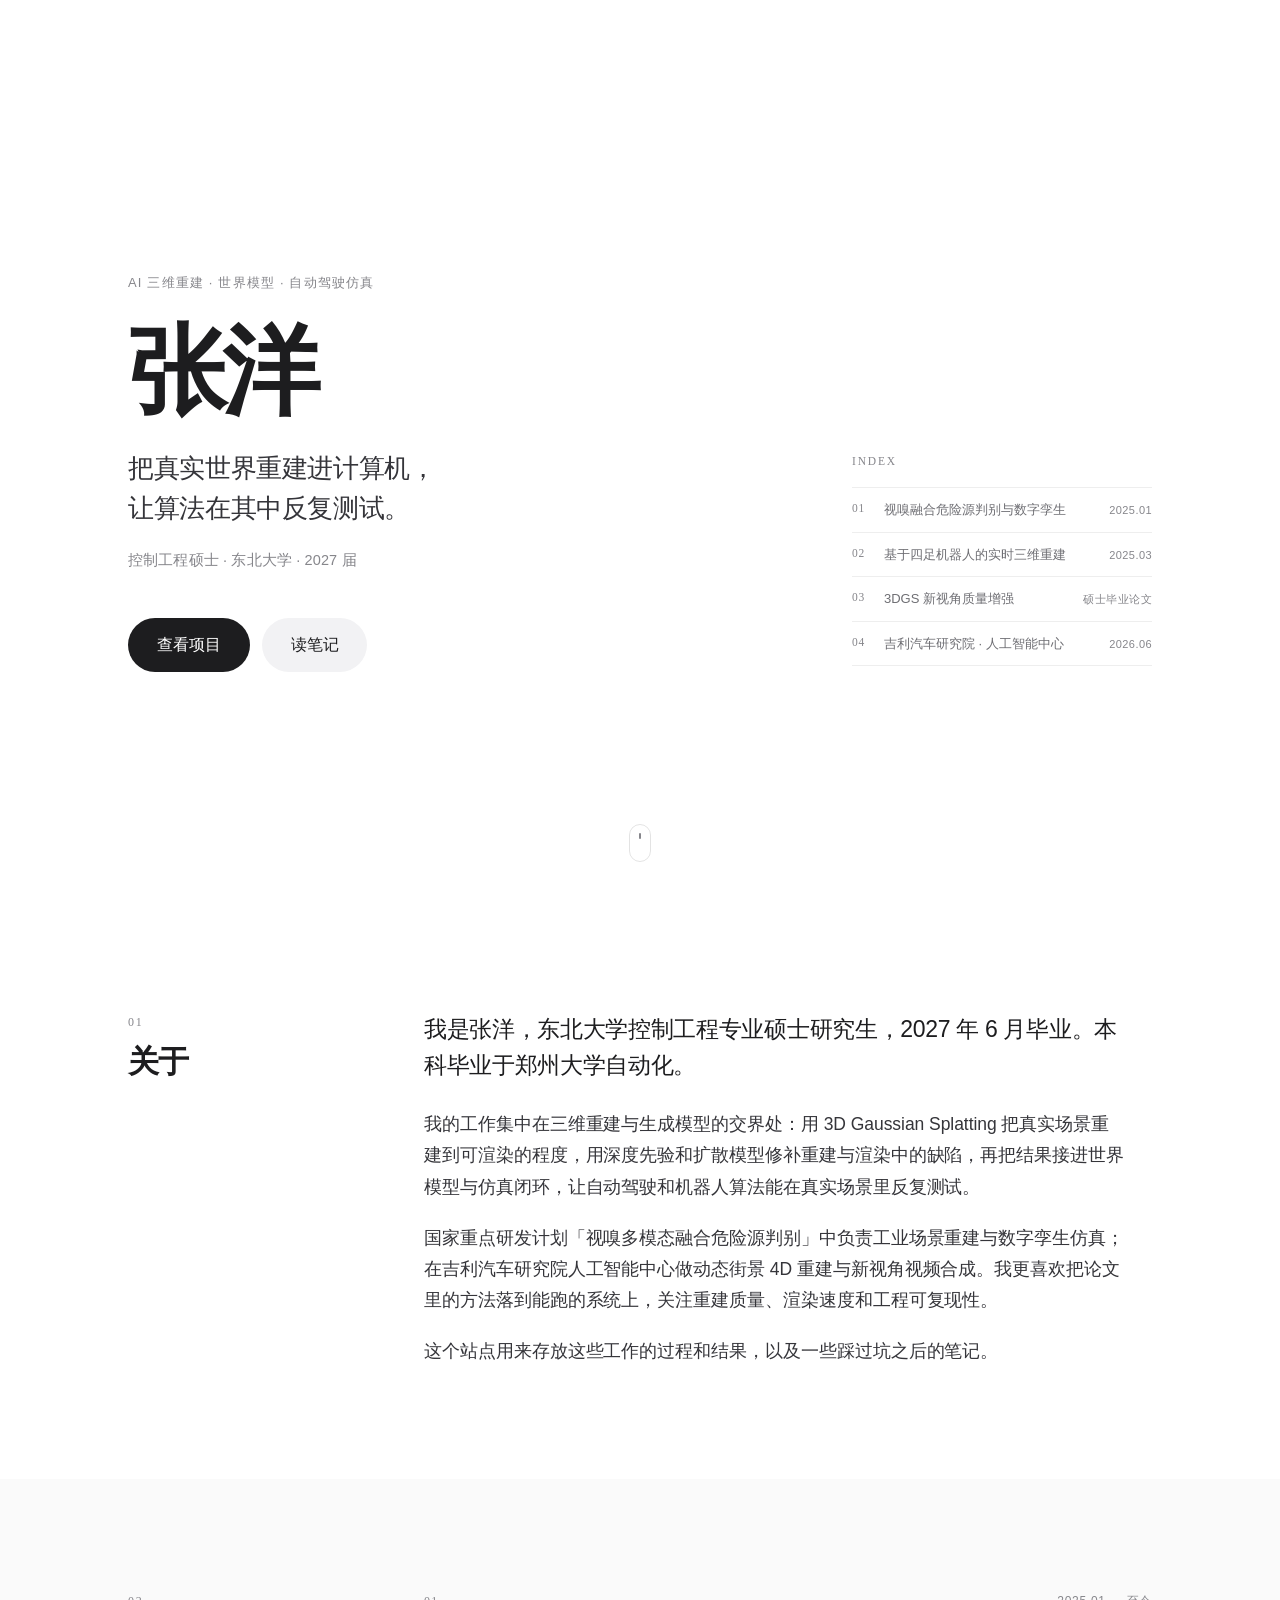
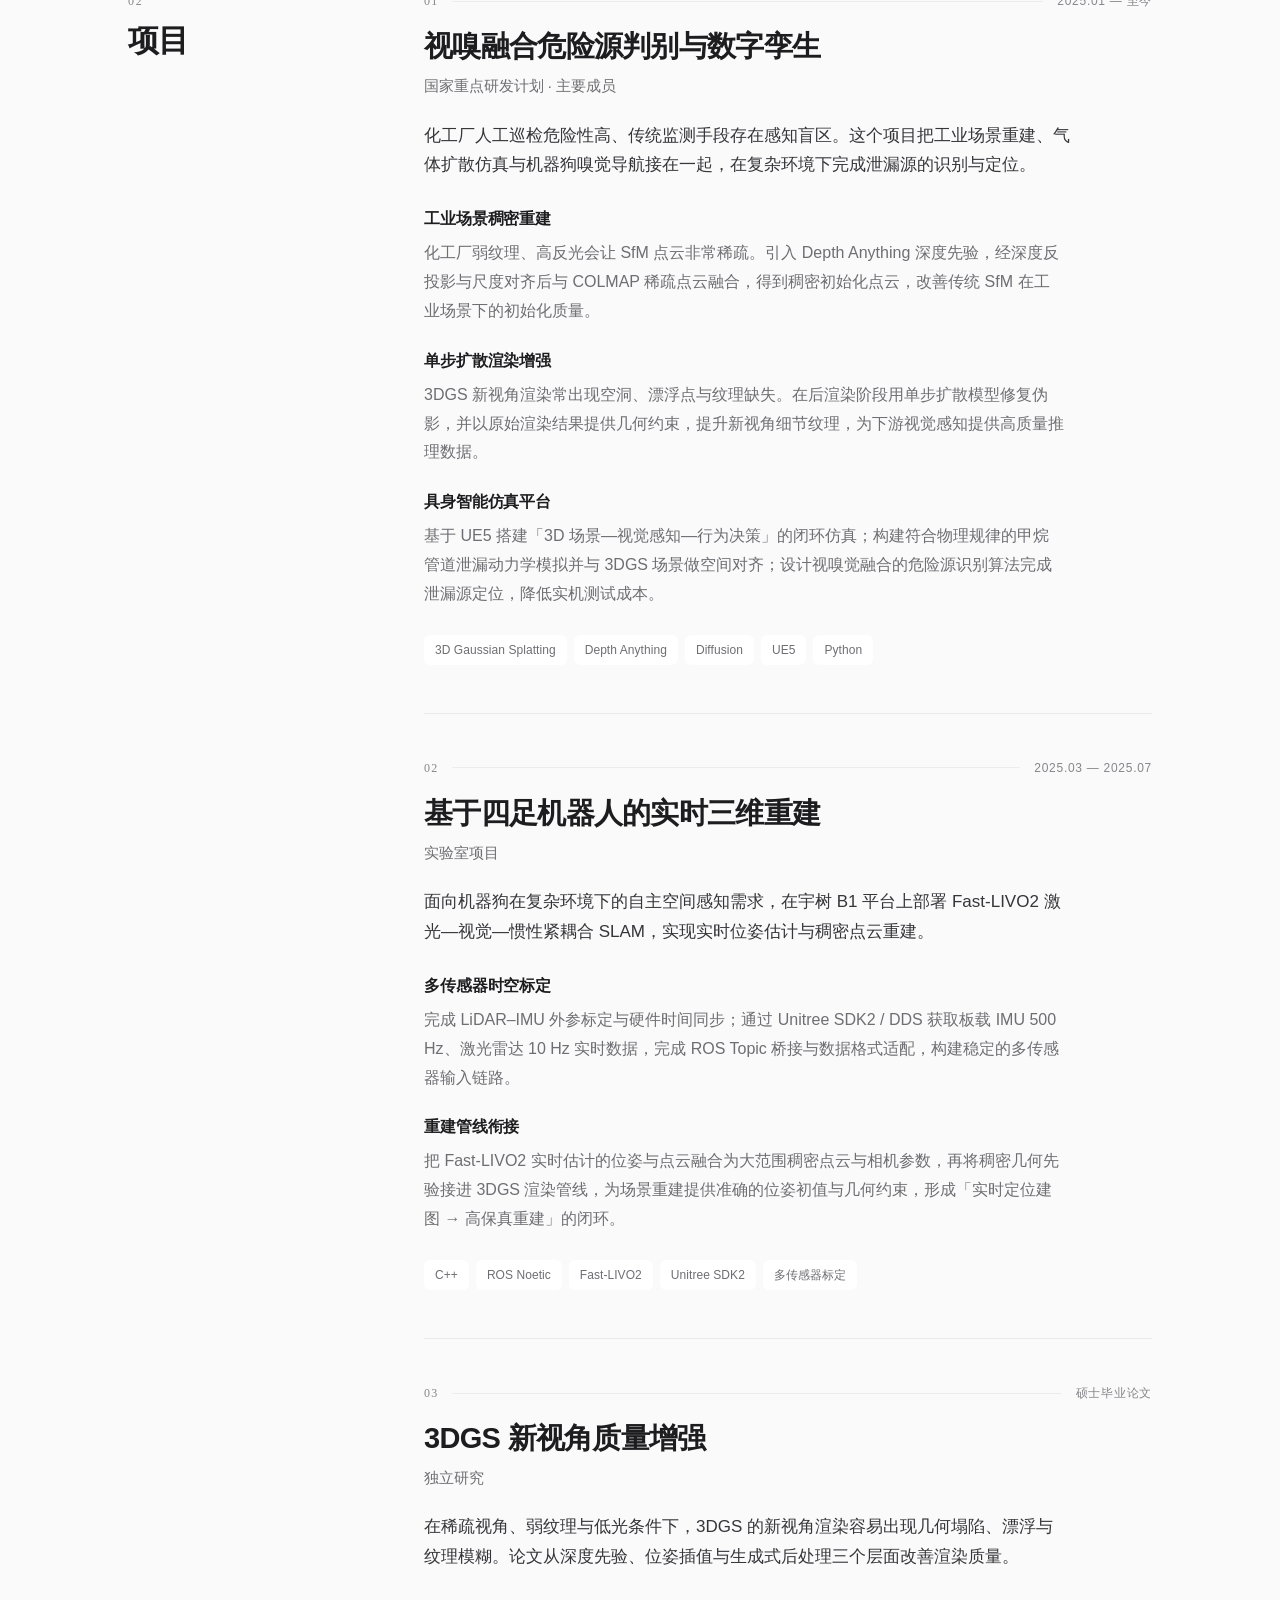
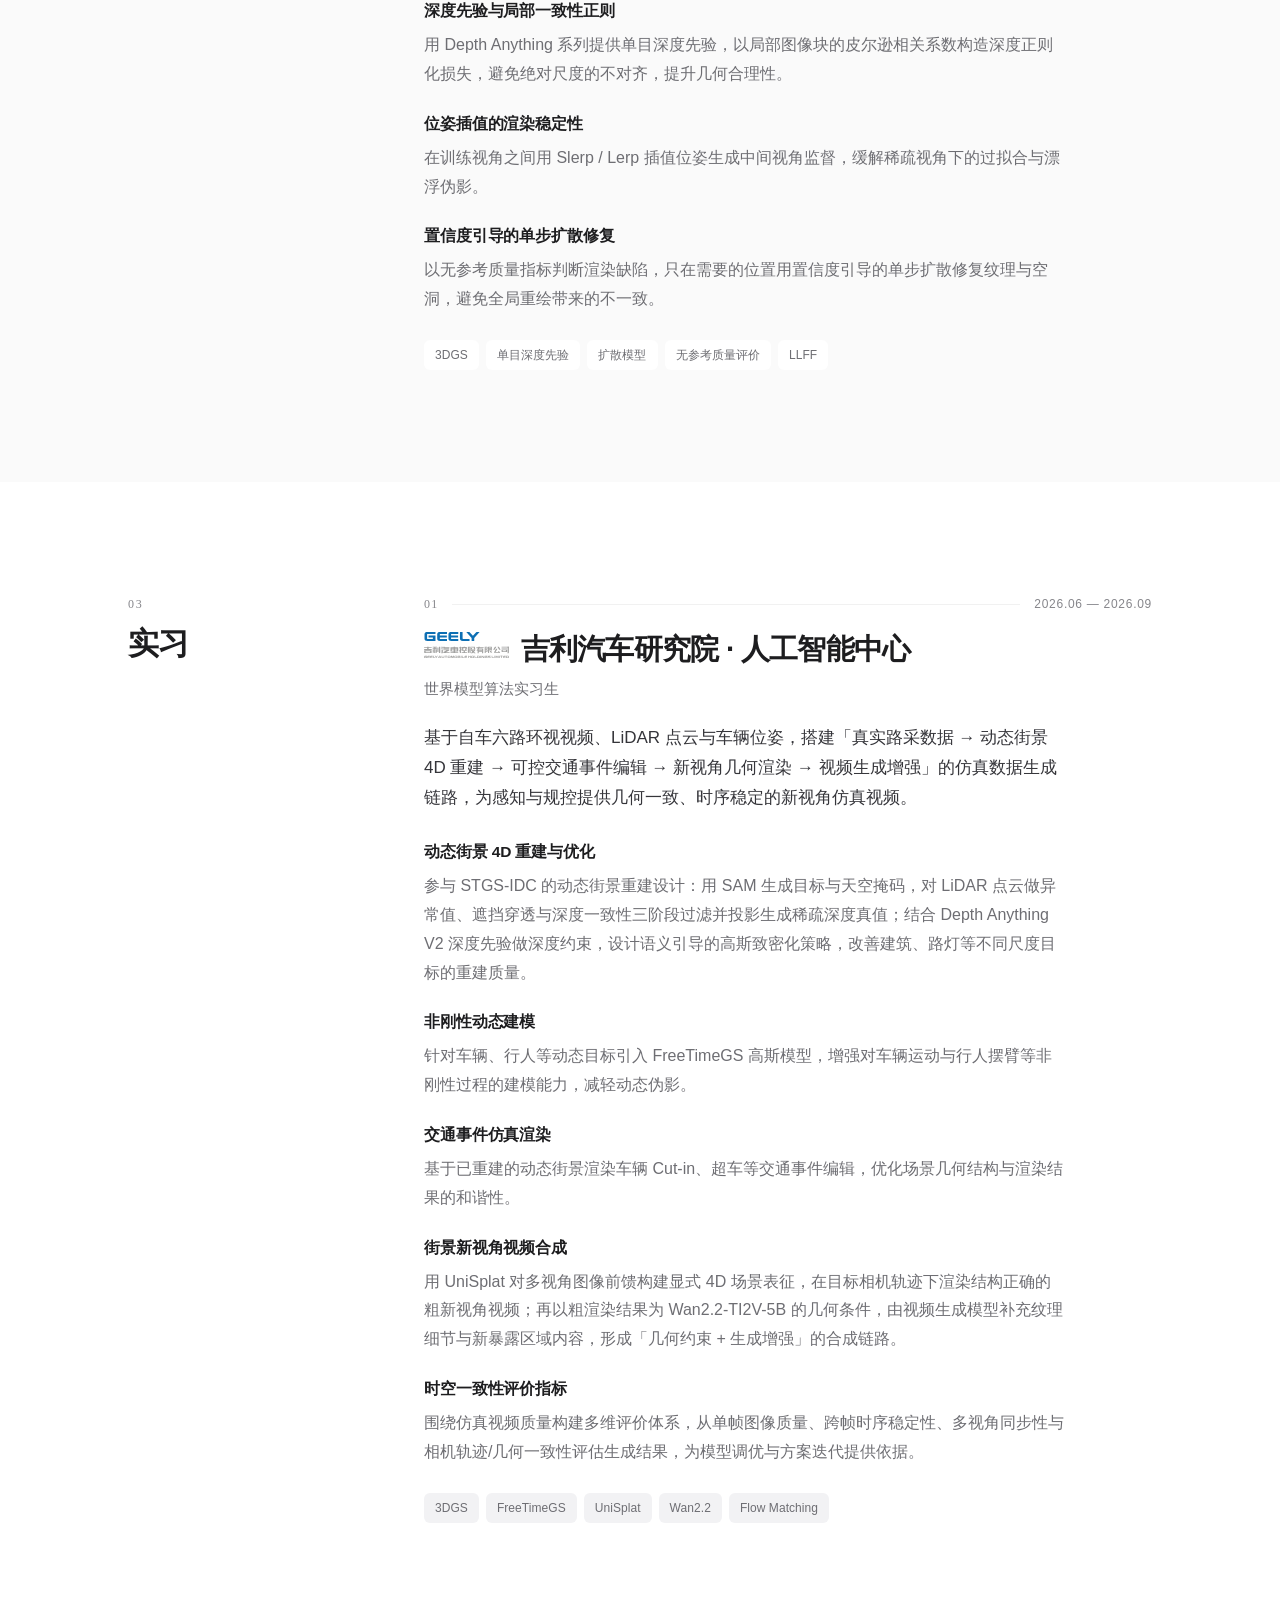
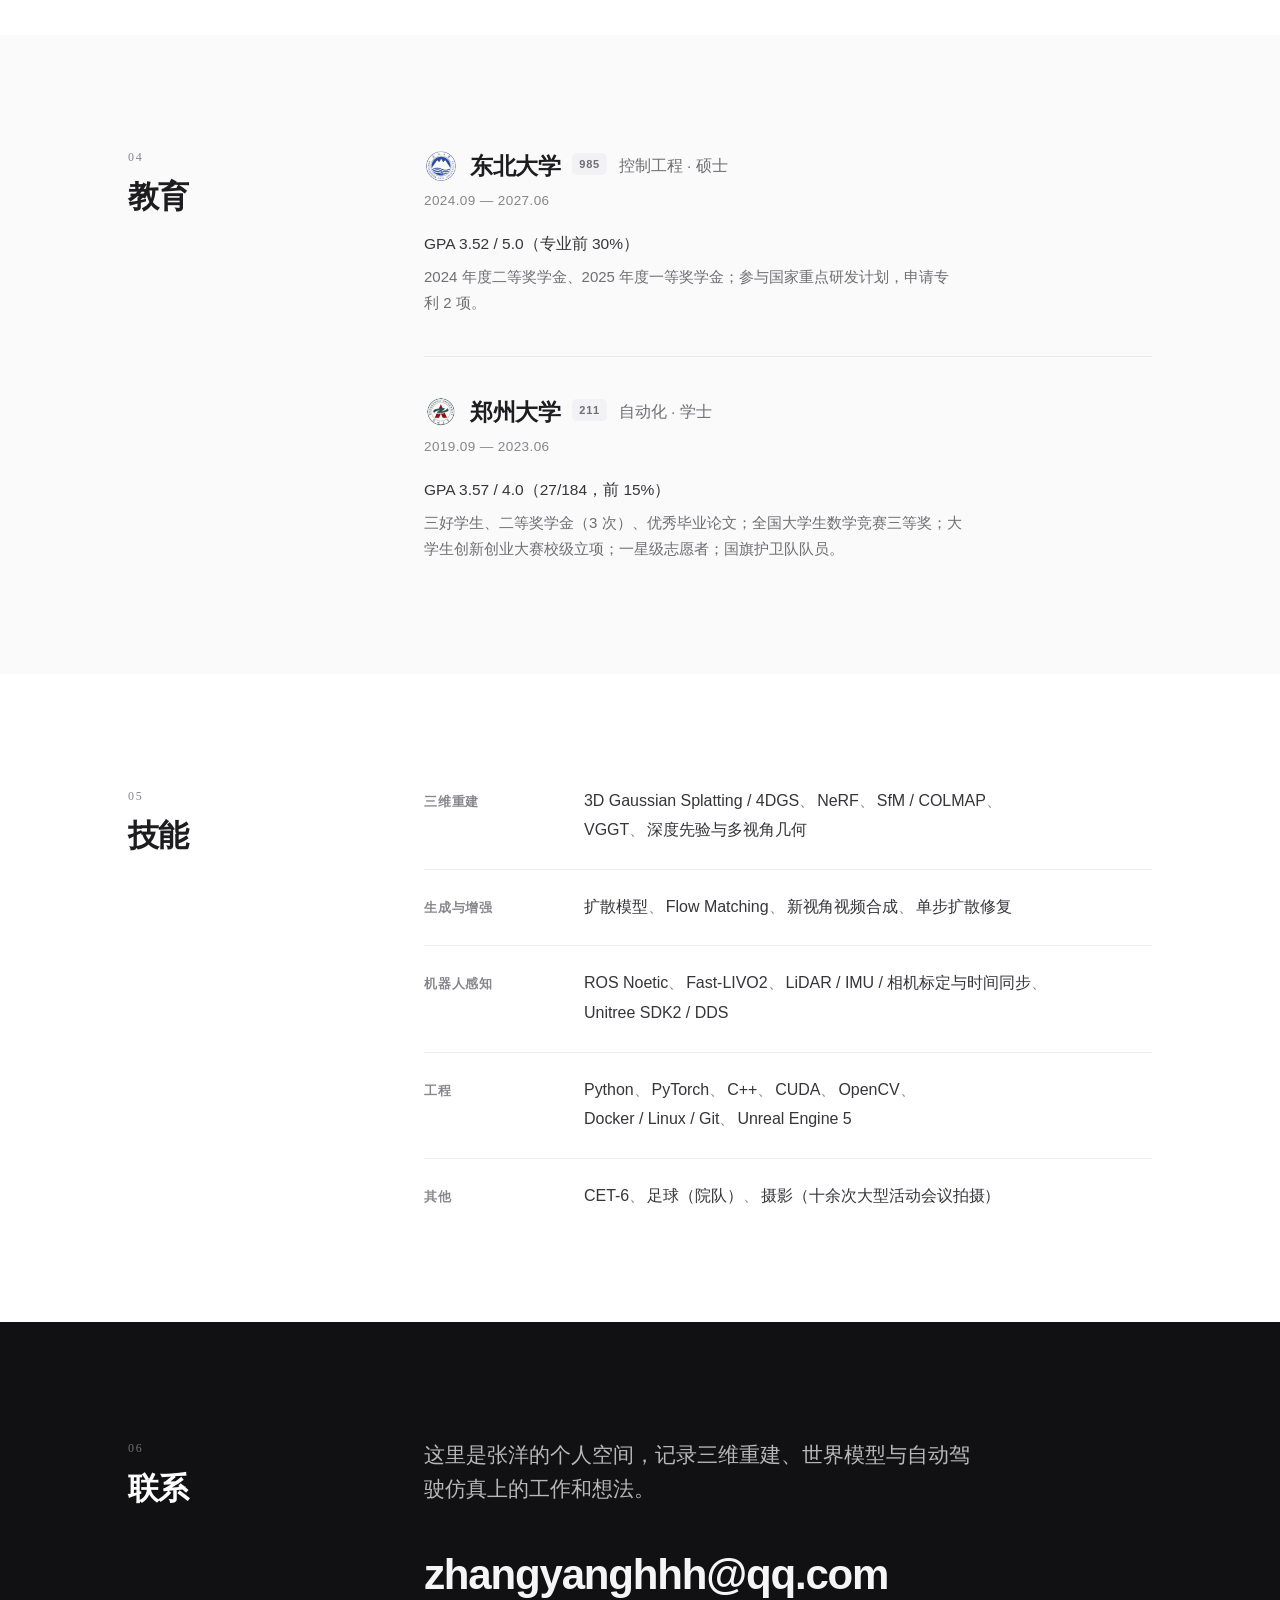
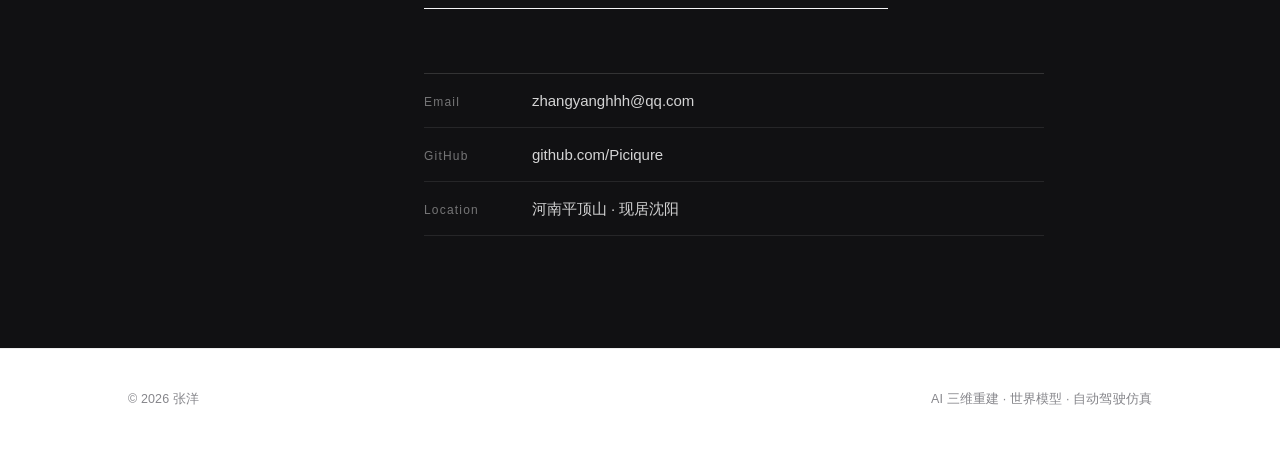
==== commit a32eb261: "content: 定位改为个人展示博客，移除简历下载入口 - 首屏次要按钮由「下载简历」改为「读笔记」 - 联系方式简介去掉求职表述，改为个人空间定位 - about 增加一句站点用途说明 - 移除 " ====
--- a/index.html
+++ b/index.html
@@ -3,7 +3,7 @@
 <head>
 <meta charset="utf-8">
 <meta name="viewport" content="width=device-width, initial-scale=1">
-<meta name="description" content="张洋 — AI 三维重建、世界模型与自动驾驶仿真的个人作品集。东北大学控制工程硕士，2027 届。">
+<meta name="description" content="张洋的个人空间：AI 三维重建、世界模型与自动驾驶仿真的项目记录与笔记。">
 <meta name="color-scheme" content="light dark">
 <meta name="theme-color" content="#ffffff" media="(prefers-color-scheme: light)">
 <meta name="theme-color" content="#000000" media="(prefers-color-scheme: dark)">
@@ -32,7 +32,7 @@
         <p class="hero-meta" id="hero-meta"></p>
         <div class="actions">
           <a class="btn primary" href="#work">查看项目</a>
-          <a class="btn ghost" id="resume-link" href="assets/resume.pdf">下载简历</a>
+          <a class="btn ghost" href="blog.html">读笔记</a>
         </div>
       </div>
       <aside class="hero-index" aria-label="页面索引">
